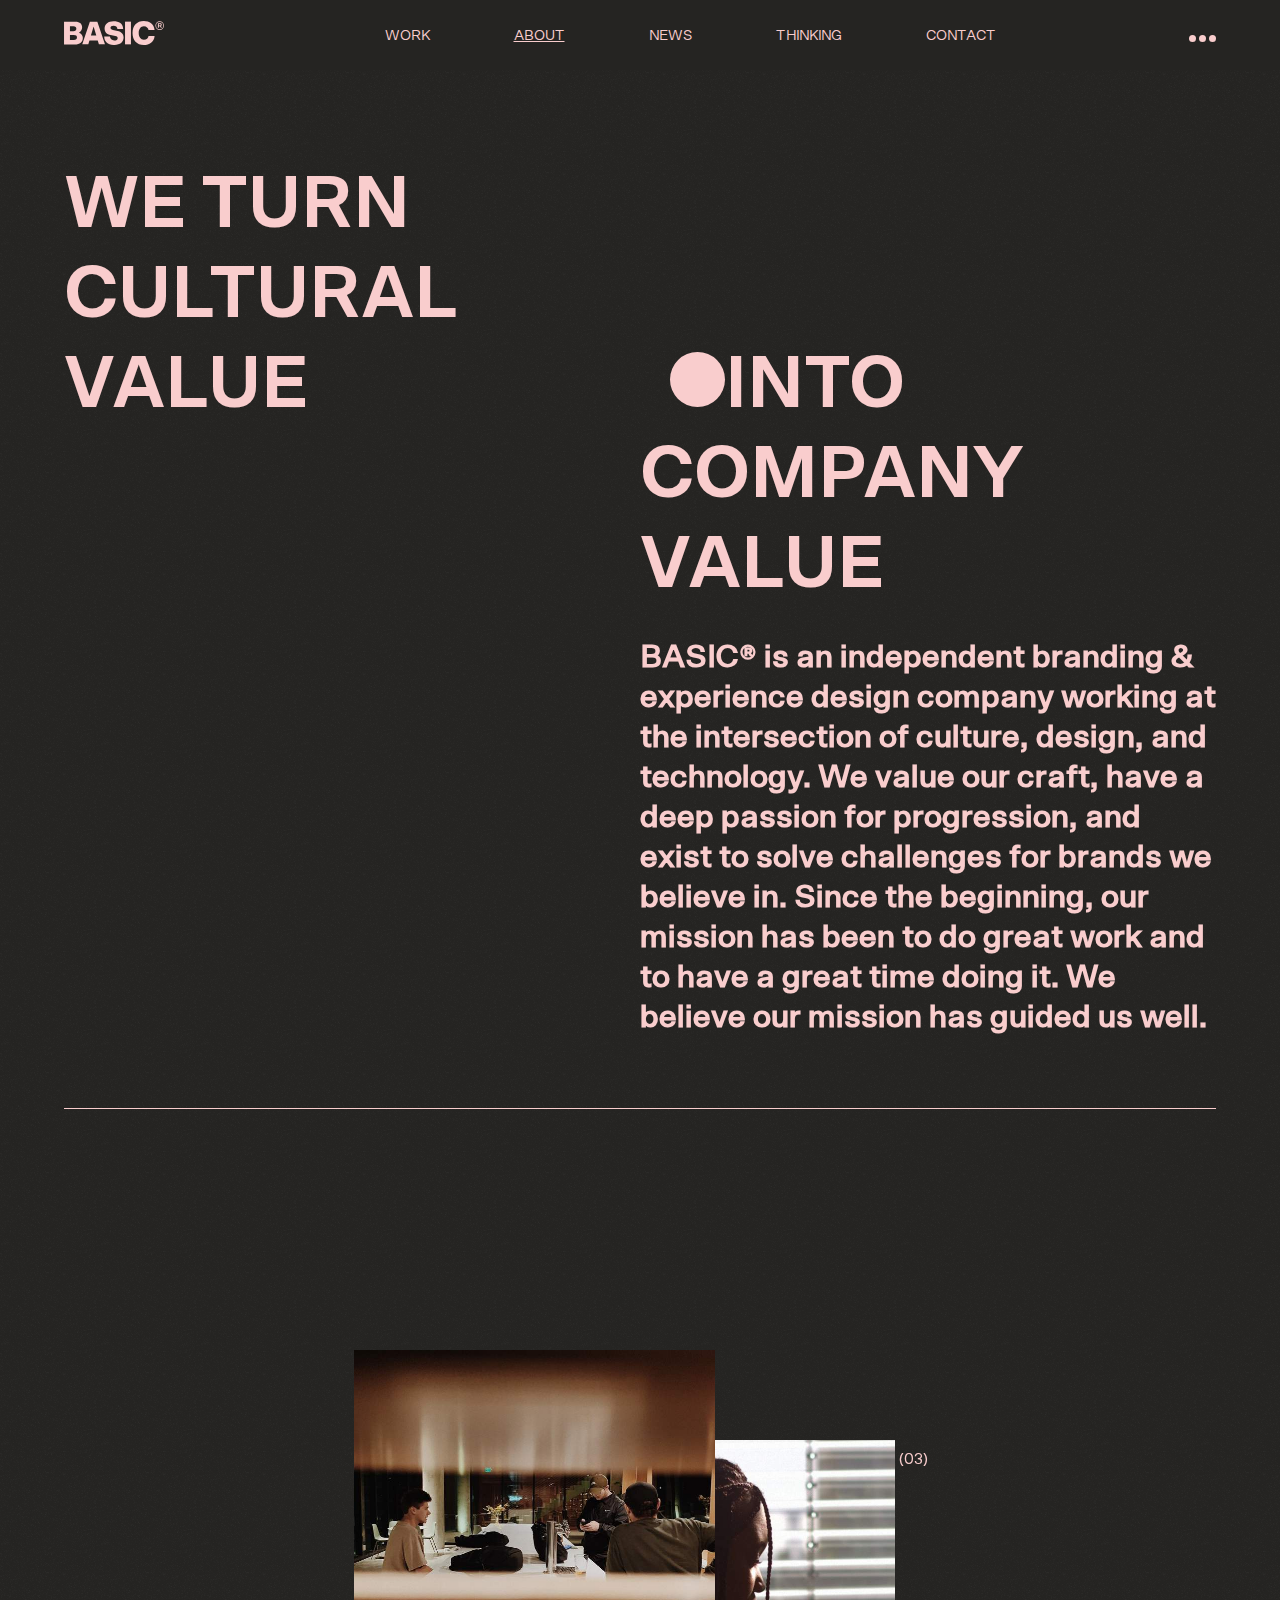
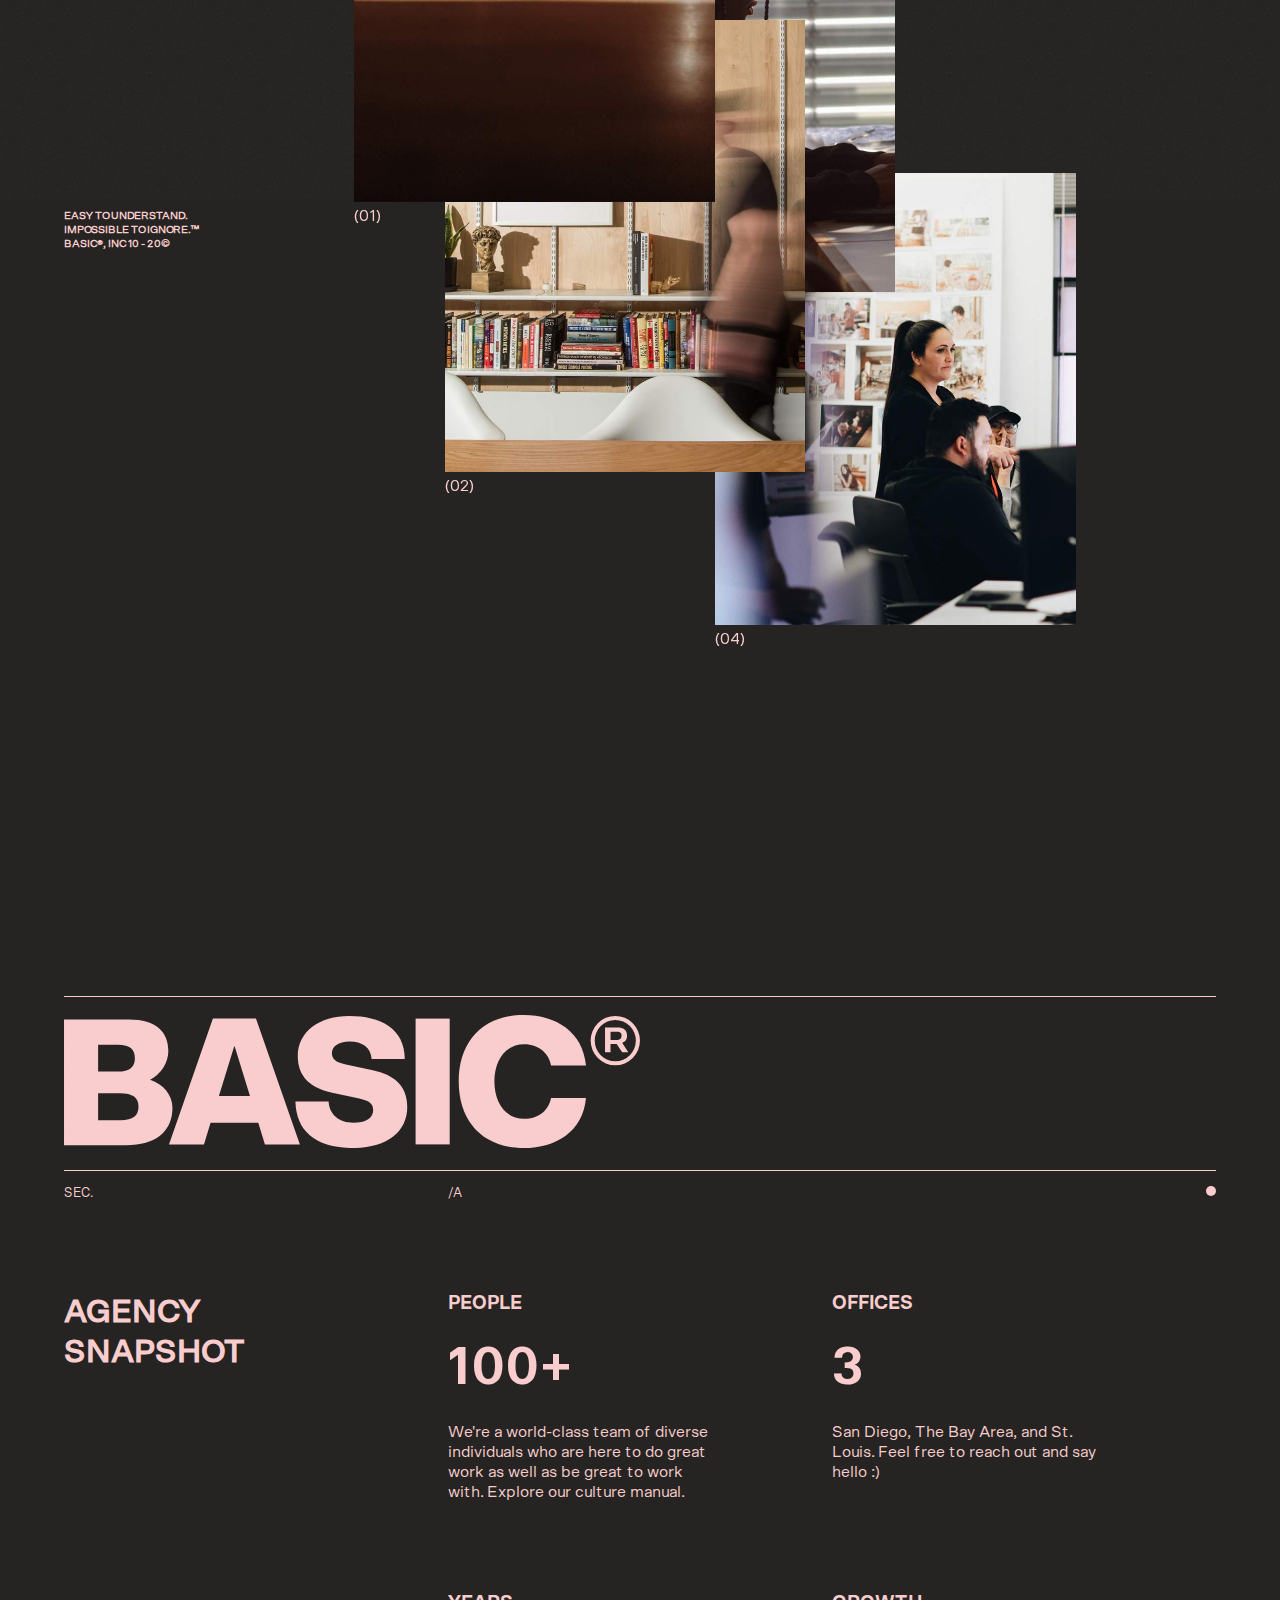
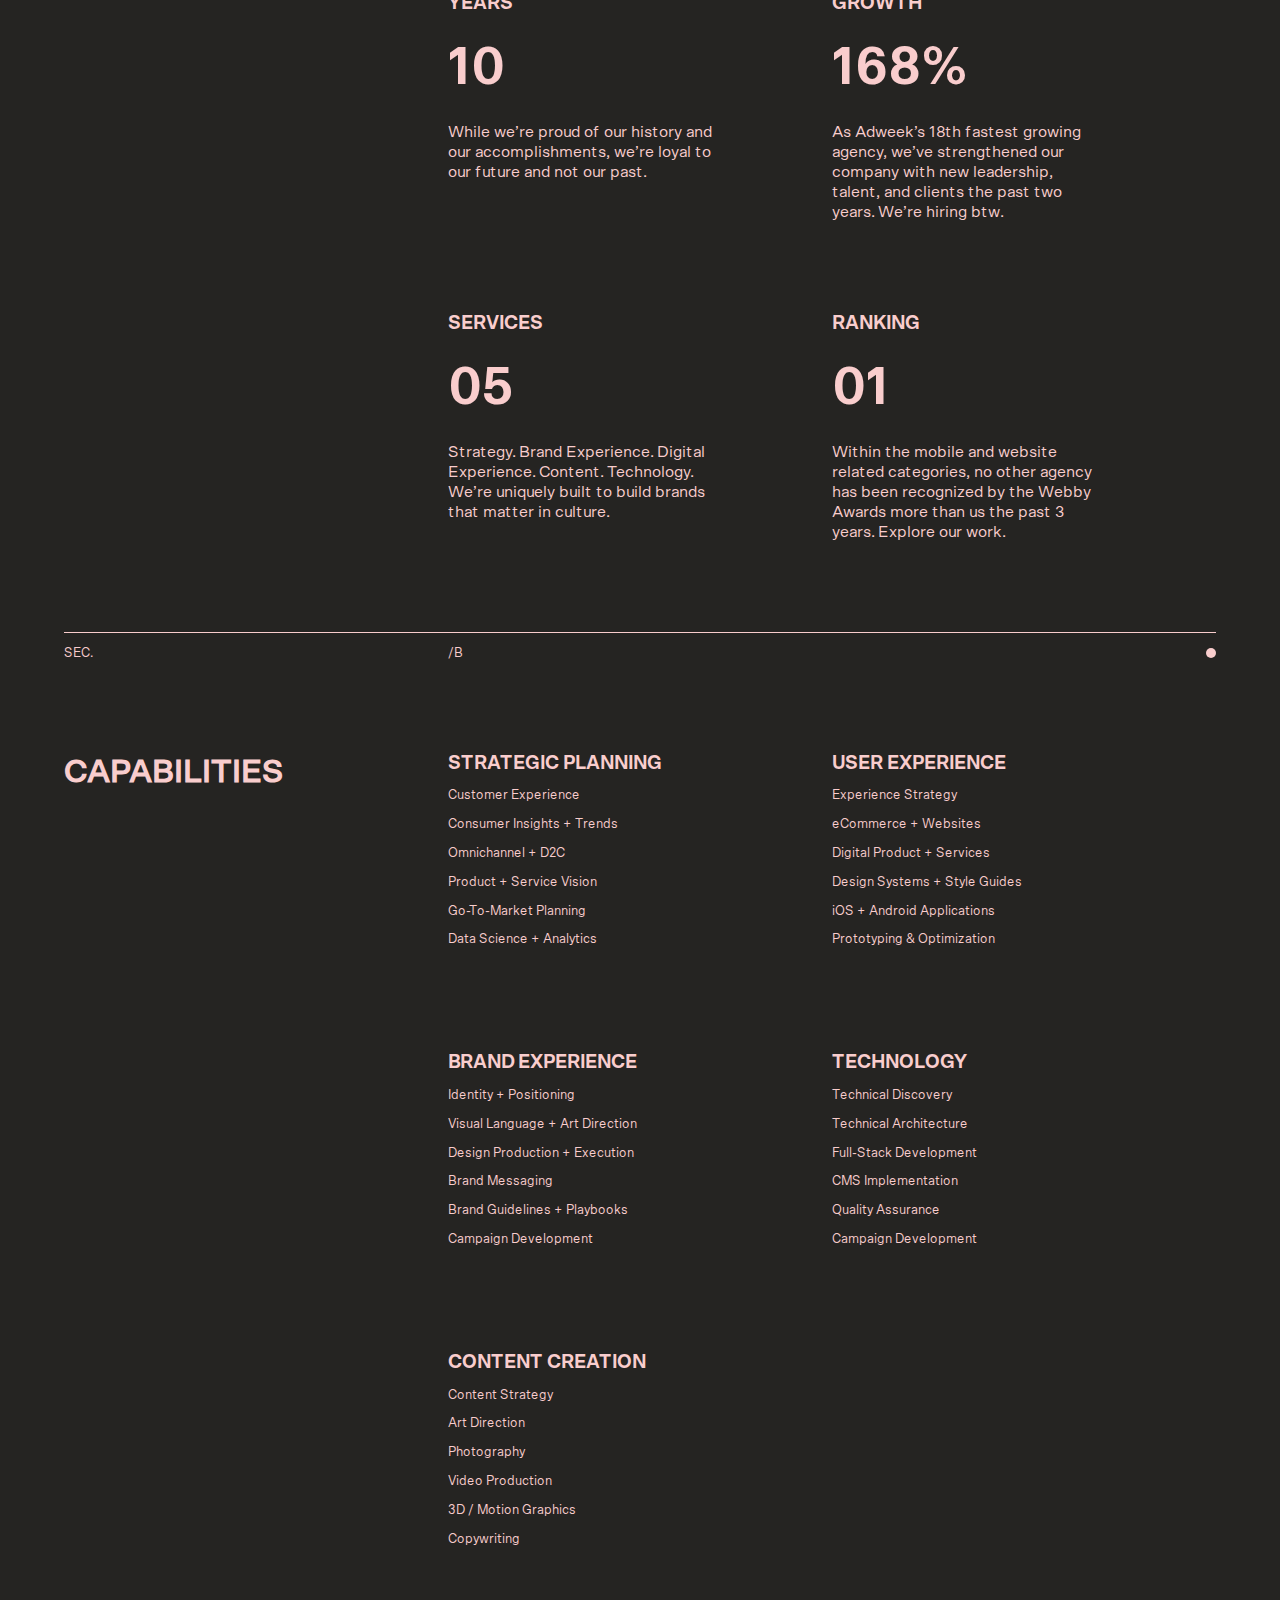
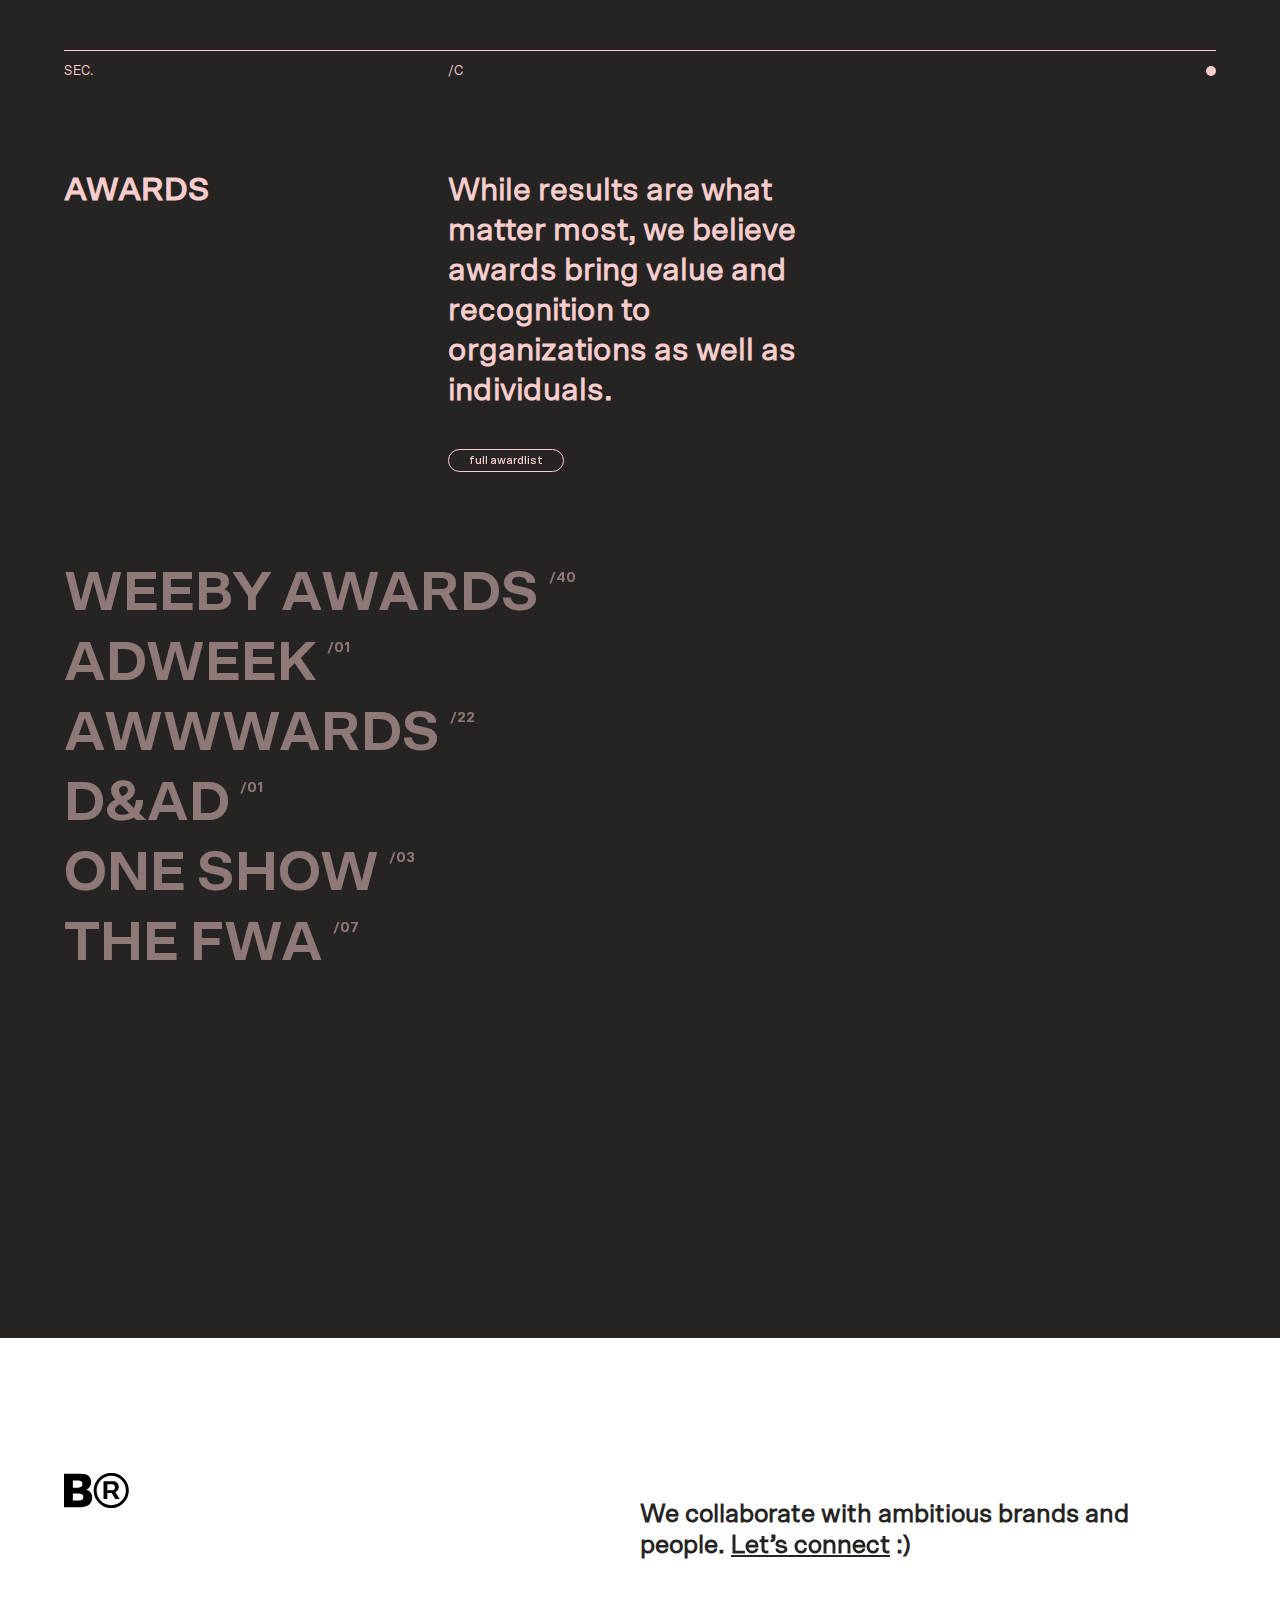
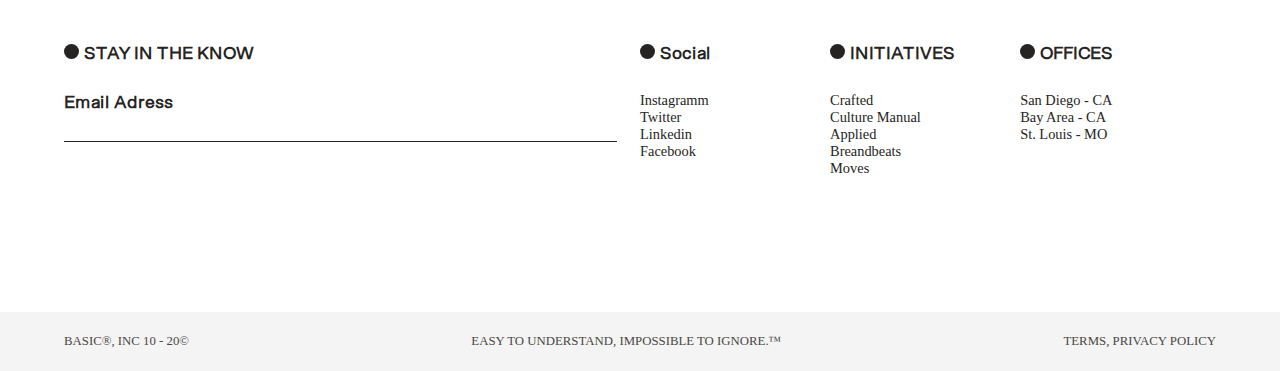
==== assets/html/about.html @ ec429b34 "mostly-done" ====
<!DOCTYPE html>
<html lang="en">

<head>
    <meta charset="UTF-8">
    <meta name="viewport" content="width=device-width, initial-scale=1.0">
    <title>About us</title>
    <link rel="stylesheet" href="../css/style.css">
</head>

<body>
    <header class="dark">
        <a href="../../index.html"><img src="../img/logo_pink.svg" alt="" class="logo"></a>
        <nav id="large-nav">
            <a href="work.html">WORK</a>
            <a href="about.html" class="active">ABOUT</a>
            <a href="news.html">NEWS</a>
            <a href="thinking.html">THINKING</a>
            <a href="#">CONTACT</a>
        </nav>
        <div id="hamburger">
            <div class="pink"></div>
            <div class="pink"></div>
            <div class="pink"></div>
        </div>
        <aside id="overlay">
            <p>(6) Internal Works ©2020 c/o BASIC®</p>
            <p>A collection of internal project and initiatives under the BASIC® brand.</p>
            <div id="close">
                <div></div>
                <div></div>
            </div>
            <div id="overlay-scroll">
                <div class="overlay-box">
                    <div></div>
                    <h3>Culture Manual® ©2018</h3>
                    <h4>Agency Culture & Onboarding</h4>
                    <p>To help strengthen our culture and attract world class talent, we created the Culture Manual – an online guide for new hires that differentiates the employee onboarding process and builds alignment for our collective future.</p>
                    <a href="#">VISIT THE SITE</a>
                    <h6>01</h6>
                </div>
                <div class="overlay-box">
                    <div></div>
                    <h3>Moves® ©2019</h3>
                    <h4>Our New HQ</h4>
                    <p>When we moved into our new HQ, we put together a site experience providing an in-depth look into the two-year process imagining, designing, and developing our new office we call home.</p>
                    <a href="#">VISIT THE SITE</a>
                    <h6>02</h6>
                </div>
                <div class="overlay-box">
                    <div></div>
                    <h3>Culture Manual® ©2018</h3>
                    <h4>Agency Culture & Onboarding</h4>
                    <p>To help strengthen our culture and attract world class talent, we created the Culture Manual – an online guide for new hires that differentiates the employee onboarding process and builds alignment for our collective future.</p>
                    <a href="#">VISIT THE SITE</a>
                    <h6>03</h6>
                </div>
                <div class="overlay-box">
                    <div></div>
                    <h3>Moves® ©2019</h3>
                    <h4>Our New HQ</h4>
                    <p>When we moved into our new HQ, we put together a site experience providing an in-depth look into the two-year process imagining, designing, and developing our new office we call home.</p>
                    <a href="#">VISIT THE SITE</a>
                    <h6>04</h6>
                </div>
                <div class="overlay-box">
                    <div></div>
                    <h3>Culture Manual® ©2018</h3>
                    <h4>Agency Culture & Onboarding</h4>
                    <p>To help strengthen our culture and attract world class talent, we created the Culture Manual – an online guide for new hires that differentiates the employee onboarding process and builds alignment for our collective future.</p>
                    <a href="#">VISIT THE SITE</a>
                    <h6>05</h6>
                </div>
            </div>
        </aside>
    </header>
    <section id="about-hero">
        <h1>WE TURN <span class="break"></span>CULTURAL <span class="break"></span>VALUE <span class="white-space"></span><span class="big-circle"></span>INTO</h1>
        <h1>COMPANY VALUE</h1>
        <div class="stupid-border">
            <div></div>
            <h2>BASIC® is an independent branding & experience design company working at the intersection of culture, design, and technology. We value our craft, have a deep passion for progression, and exist to solve challenges for brands we believe in. Since the beginning, our mission has been to do great work and to have a great time doing it. We believe our mission has guided us well.</h2>
        </div>
    </section>
    <section id="about-galery">
        <div class="galery-about">
            <h6>EASY TO UNDERSTAND. IMPOSSIBLE TO IGNORE.™ BASIC®, INC 10 - 20©</h6>
            <div>
                <figure>
                    <img src="../img/About-Gallery_3.jpg" alt="">
                    <figcaption>(01)</figcaption>
                </figure>
                <figure>
                    <img src="../img/About-Gallery_2.jpg" alt="">
                    <figcaption>(02)</figcaption>
                </figure>
                <figure>
                    <img src="../img/About-Gallery_4.jpg" alt="">
                    <figcaption>(03)</figcaption>
                </figure>
                <figure>
                    <img src="../img/About-Gallery_1.jpg" alt="">
                    <figcaption>(04)</figcaption>
                </figure>
            </div>
        </div>
    </section>
    <section id="snapshot">
        <img src="../img/logo_pink.svg" alt="">
        <div class="snapshot-grid">
            <p>SEC.</p>
            <p>/A</p>
            <p><span class="big-circle"></span></p>
            <h2 class="snapshot-header">AGENCY <span class="break"></span> SNAPSHOT</h2>
            <div>
                <h3>PEOPLE</h3>
                <h2>100+</h2>
                <p>We're a world-class team of diverse individuals who are here to do great work as well as be great to work with. Explore our culture manual.</p>
            </div>
            <div>
                <h3>OFFICES</h3>
                <h2>3</h2>
                <p>San Diego, The Bay Area, and St. Louis. Feel free to reach out and say hello :)</p>
            </div>
            <div></div>
            <div>
                <h3>YEARS</h3>
                <h2>10</h2>
                <p>While we’re proud of our history and our accomplishments, we’re loyal to our future and not our past.</p>
            </div>
            <div>
                <h3>GROWTH</h3>
                <h2>168%</h2>
                <p>As Adweek’s 18th fastest growing agency, we’ve strengthened our company with new leadership, talent, and clients the past two years. We’re hiring btw.</p>
            </div>
            <div></div>
            <div>
                <h3>SERVICES</h3>
                <h2>05</h2>
                <p>Strategy. Brand Experience. Digital Experience. Content. Technology. We’re uniquely built to build brands that matter in culture.</p>
            </div>
            <div>
                <h3>RANKING</h3>
                <h2>01</h2>
                <p>Within the mobile and website related categories, no other agency has been recognized by the Webby Awards more than us the past 3 years. Explore our work.</p>
            </div>
        </div>
    </section>
    <section id="capabilities">
        <div class="capabilities-grid">
            <p>SEC.</p>
            <p>/B</p>
            <p><span class="big-circle"></span></p>
            <h2 class="capabilities-header">CAPABILITIES</h2>
            <div>
                <h3>STRATEGIC PLANNING</h3>
                <p>Customer Experience</p>
                <p>Consumer Insights + Trends</p>
                <p>Omnichannel + D2C</p>
                <p>Product + Service Vision</p>
                <p>Go-To-Market Planning</p>
                <p>Data Science + Analytics</p>
            </div>
            <div>
                <h3>USER EXPERIENCE</h3>
                <p>Experience Strategy</p>
                <p>eCommerce + Websites</p>
                <p>Digital Product + Services</p>
                <p>Design Systems + Style Guides</p>
                <p>iOS + Android Applications</p>
                <p>Prototyping & Optimization</p>
            </div>
            <div></div>
            <div>
                <h3>BRAND EXPERIENCE</h3>
                <p>Identity + Positioning</p>
                <p>Visual Language + Art Direction</p>
                <p>Design Production + Execution</p>
                <p>Brand Messaging</p>
                <p>Brand Guidelines + Playbooks</p>
                <p>Campaign Development</p>
            </div>
            <div>
                <h3>TECHNOLOGY</h3>
                <p>Technical Discovery</p>
                <p>Technical Architecture</p>
                <p>Full-Stack Development</p>
                <p>CMS Implementation</p>
                <p>Quality Assurance</p>
                <p>Campaign Development</p>
            </div>
            <div></div>
            <div>
                <h3>CONTENT CREATION</h3>
                <p>Content Strategy</p>
                <p>Art Direction</p>
                <p>Photography</p>
                <p>Video Production</p>
                <p>3D / Motion Graphics</p>
                <p>Copywriting</p>
            </div>
        </div>
    </section>
    <section id="awards">
        <div class="awards-grid">
            <p>SEC.</p>
            <p>/C</p>
            <p><span class="big-circle"></span></p>
            <h2 class="awards-header">AWARDS</h2>
            <div>
                <h2>While results are what matter most, we believe awards bring value and recognition to organizations as well as individuals.</h2>
                <a href="#">full awardlist</a>
            </div>
        </div>
        <div class="awards-gallery">
            <h1 id="award1">WEEBY AWARDS <span class="power">/40</span></h1>
            <h1 id="award2">ADWEEK <span class="power">/01</span></h1>
            <h1 id="award3">AWWWARDS <span class="power">/22</span></h1>
            <h1 id="award4">D&AD <span class="power">/01</span></h1>
            <h1 id="award5">ONE SHOW <span class="power">/03</span></h1>
            <h1 id="award6">THE FWA <span class="power">/07</span></h1>
            <img src="../img/hover-1.jpg" alt="" id="awardImg1">
            <img src="../img/hover-2.jpg" alt="" id="awardImg2">
            <img src="../img/hover-3.jpg" alt="" id="awardImg3">
            <img src="../img/hover-4.jpg" alt="" id="awardImg4">
            <img src="../img/hover-5.jpg" alt="" id="awardImg5">
            <img src="../img/hover-6.jpg" alt="" id="awardImg6">
        </div>
    </section>
    <footer class="light">
        <div>
            <div class="b-logo">
                <div class="b-logo-image-black"></div>
            </div>
            <h3>We collaborate with ambitious brands and people. <a href="#">Let’s connect</a> :)</h3>
        </div>
        <div id="links">
            <div>
                <h4><div class="big-circle" class="dark"></div>STAY IN THE KNOW</h4>
                <h4>Email Adress</h4>
            </div>
            <div>
                <h4><div class="big-circle" class="dark"></div>Social</h4>
                <p>Instagramm</p>
                <p>Twitter</p>
                <p>Linkedin</p>
                <p>Facebook</p>
            </div>
            <div>
                <div><h4><div class="big-circle" class="dark"></div>INITIATIVES</h4></div>
                <p>Crafted</p>
                <p>Culture Manual</p>
                <p>Applied</p>
                <p>Breandbeats</p>
                <p>Moves</p>
            </div>
            <div>
                <div><h4><div class="big-circle" class="dark"></div>OFFICES</h4></div>
                <p>San Diego - CA</p>
                <p>Bay Area - CA</p>
                <p>St. Louis - MO</p>
            </div>
            
        </div>
    </footer>
    <article id="copyright-light">
        <p>BASIC®, INC 10 - 20©</p>
        <p>EASY TO UNDERSTAND, IMPOSSIBLE TO IGNORE.™</p>
        <p>TERMS, PRIVACY POLICY</p>
    </article>
    <script src="../js/main.js"></script>
</body>

</html>
---- assets/css/style.css ----
/* Farbe: #f4f4f4 / #252422 / #f9cdcd */
@font-face {
    font-family: scto-bold;
    src: url(../fonts/SctoGroteskA-Bold.woff2);
}
@font-face {
    font-family: scto-medium;
    src: url(../fonts/SctoGroteskA-Medium.woff2);
}
@font-face {
    font-family: scto-regular;
    src: url(../fonts/SctoGroteskA-Regular.woff2);
}
@keyframes noise {
    0%, 100% { transform:translate(0, 0) }
    10% { transform:translate(-5%, -10%) }
    20% { transform:translate(-10%, 5%) }
    30% { transform:translate(7%, -20%) }
    40% { transform:translate(-5%, 20%) }
    50% { transform:translate(-10%, 10%) }
    60% { transform:translate(15%, 0%) }
    70% { transform:translate(0%, 15%) }
    80% { transform:translate(3%, 30%) }
    90% { transform:translate(-10%, 10%) }
}
html{
    font-size: 16px;
    scroll-behavior: smooth;
}
body{
    margin: 0;
    color: #252422;
    overflow-x: hidden;
}
header{
    height: 70px;
    display: flex;
    justify-content: space-between;
    align-items: center;
    padding: 0 5%;
    position: relative;
    z-index: 3;
    padding: 0 5%;
}
.logo{
    width: 100px;
}
header nav a{
    text-decoration: none;
    color: #252422;
    margin: 0 40px;
    font-family: scto-regular;
    font-size: .9rem;
}
#large-nav a:hover{
    text-decoration: underline;
}
.active{
    text-decoration: underline;
}
#hamburger{
    position: relative;
    z-index: 5;
}
#hamburger div{
    width: 7px;
    height: 7px;
    background: #252422;
    position: absolute;
    border-radius: 50%;
}
#hamburger div:nth-of-type(1){
    right: 5%;
}
#hamburger div:nth-of-type(2){
    right: calc(5% + 10px);
}
#hamburger div:nth-of-type(3){
    right: calc(5% + 20px);
}
#overlay{
    position: absolute;
    height: 86vh;
    background: #252422;
    width: 90%;
    top: 0;
    right: -100%;
    color: #f9cdcd;
    padding: 5%;
    font-family: scto-medium;
    overflow-x: auto;
    overscroll-behavior-x: contain;
    scroll-snap-type: x mandatory;
    transition: right .5s;
}
#overlay>p{
    display: inline-block;
    margin-bottom: 4vh;
}
#overlay>p:nth-of-type(1){
    width: 12%;
    margin-right: 25%;
}
#overlay>p:nth-of-type(2){
    width: 31%;
    margin-right: 25%;
}
#close{
    position: relative;
    border: 2px solid #f4f4f4;
    border-radius: 50%;
    display: inline-block;
    width: 30px;
    height: 30px;
    z-index: 5;
}
#close div{
    background: #f4f4f4;
    width: 25px;
    height: 4px;
    position: absolute;
}
#close div:nth-of-type(1){
    transform: rotate(45deg) translate(11px,7px);
}
#close div:nth-of-type(2){
    transform: rotate(135deg) translate(8px,-11px);
}
#overlay-scroll{
    display: flex;
    height: 80%;
    width: 185%;
}
.overlay-box{
    width: 31%;
    height: 90%;
    padding: 0 1%;
    border-left: 1px solid #f9cdcd;
    position: relative;
}
.overlay-box div{
    width: 100%;
    height: 77%;
    transition: all .4s;
}
.overlay-box:nth-of-type(1) div{
    background: url(../img/selected-work1.jpg) center/cover no-repeat;
}
.overlay-box:nth-of-type(2) div{
    background: url(../img/selected-work2.jpg) center/cover no-repeat;
}
.overlay-box:nth-of-type(3) div{
    background: url(../img/selected-work3.jpg) center/cover no-repeat;
}
.overlay-box:nth-of-type(4) div{
    background: url(../img/selected-work4.jpg) center/cover no-repeat;
}
.overlay-box:nth-of-type(5) div{
    background: url(../img/selected-work5.jpg) center/cover no-repeat;
}
.overlay-box p{
    width: 100%;
    overflow: hidden;
    transition: all .4s;
    height: 0;
    font-family: scto-regular;
}
.overlay-box a{
    color: #f9cdcd;
    text-decoration: none;
    padding: 5px 0px;
    border: 1px solid #f9cdcd;
    border-radius: 30px;
    font-size: .8rem;
    width: 120px;
    display: block;
    margin: auto;
    text-align: center;
    transition: background .4s, color .2s;
}
.overlay-box a:hover{
    background: #f9cdcd;
    color: #252422;
}
.overlay-box:hover>p{
    height: 80px;
}
.overlay-box:hover>div{
    height: 65%;
}
.overlay-box h6{
    position: absolute;
    left: -1px;
}
#hero {
    padding: 10vh 5% 25vh;
    position: relative;
    z-index: 2;
    border-bottom: 1px solid #252422;
}
#hero::after{
    animation: noise 8s steps(10) infinite;
    background-image: url(../img/base.png);
    content: "";
    height: 300%;
    left: -50%;
    opacity: .5;
    position: fixed;
    top: -100%;
    width: 300%;
    z-index: -1;
}
#hero h1{
    font-size: 4.5rem;
    margin: 0;
    font-family: scto-bold;
}
#hero h1:nth-of-type(2){
    text-align: right;
    position: relative;
}
.big-circle{
    background: #252422;
    width: 55px;
    height: 55px;
    border-radius: 50%;
    display: inline-block;
}
.break{
    display: block;
}
.bold{
    font-family: scto-bold;
}
video{
    width: 100%;
    padding-bottom: 20px;
    border-bottom: 1px solid #252422;
}
h4{
    font-family: scto-regular;
    font-size: .9rem;
    margin: 10px 0;
}
#hero>div{
    display: flex;
}
.text{
    width: 50%;
}
h2{
    font-family: scto-medium;
    font-size: 2rem;
}
.text h2{
    margin-bottom: 40px;
}
.text a{
    font-family: scto-medium;
    text-decoration: none;
    font-size: 0.8rem;
    color: #252422;
    border: 1px solid #252422;
    border-radius: 40px;
    padding: 5px 20px;
    transition: background .4s, color .2s;
}
.text a:hover{
    background: #252422;
    color: #f4f4f4;
}
.image{
    width: 50%;
    display: flex;
    justify-content: flex-end;
    align-items: flex-start;
}
.image img{
    width: 40%;
}
#featured{
    overflow-x: auto;
    overscroll-behavior-x: contain;
    /* scroll-snap-type: x mandatory; */
    position: relative;
    z-index: 2;
    padding: 20vh 0 0;
}
#featured h2 {
    margin: 0 0 0 5.5%;
}
.scroll-box{
    width: 150vw;
    margin-top: 20vh;
    display: flex;
}
.company-box{
    margin: 0 5vw 10vh;
    width: 30%;
    scroll-snap-align: start;
}
.company{
    height: 50px;
    margin-bottom: 15px;
}
.scroll-box div:last-of-type img{
    height: 35px;
}
.line{
    width: 30px;
    height: 10vh;
    border-top: 2px solid #252422;
}
.company-box p:nth-of-type(1){
    border-bottom: 1px solid #252422;
    padding-bottom: 20px;
}
#connect{
    background: #252422;
    color: #f9cdcd;
    padding: 15vh 5%;
    display: flex;
    position: relative;
}
.connect-text{
    width: 50%;
    padding-right: 10%;
}
#connect h1{
    font-size: 4rem;
    margin: 0;
}
#connect .big-circle{
    background: #f9cdcd;
    width: 45px;
    height: 45px;
    margin-right: 5px;
}
#connect p{
    font-family: scto-regular;
    font-size: 0.9rem;
    margin: 20px 0 10vh;
}
#connect a{
    position: relative;
    z-index: 2;
    font-family: scto-medium;
    text-decoration: none;
    font-size: 0.8rem;
    color: #f9cdcd;
    border: 1px solid #f9cdcd;
    border-radius: 40px;
    padding: 5px 20px;
    transition: background .4s, color .2s;
}
#connect a:hover{
    background: #f9cdcd;
    color: #252422;
}
#connect video{
    width: 40%;
}
#news{
    background: #252422;
    color: #f9cdcd;
    padding: 5vh 5%;
}
#news h2{
    margin: 0;
}
.news-box{
    border-top: 1px solid #f9cdcd;
    padding-top: 3vh;
    margin-top: 6vh;
    display: flex;

}
.featured-news-image{
    width: 25%;
    position: relative;
    z-index: 2;
    margin-right: 1%;
}
.news-box:nth-of-type(1) .featured-news-image{
    background: url(../img/Adweek.jpg) center/cover no-repeat;
}
.news-box:nth-of-type(2) .featured-news-image{
    background: url(../img/brand.jpg) center/cover no-repeat;
}
.news-box:nth-of-type(3) .featured-news-image{
    background: url(../img/Furrion-Partnership.jpg) center/cover no-repeat;
}
.news-text{
    height: 30vh;
    width: 40%;
    display: flex;
    justify-content: space-between;
    flex-direction: column;
}
.news-text h2{
    font-family: scto-regular;
}
.news-text p{
    margin: 0;
    font-size: 0.9rem;
}
.divider{
    display: inline-block;
    width: 3%;
}
.news-arrow{
    width: 35%;
    display: flex;
    justify-content: flex-end;
    position: relative;
}
.arrow{
    background: url(../img/arrow.svg) center/contain no-repeat;
    width: 10%;
    height: 5vh;
}
footer{
    background: #252422;
    color: #f4f4f4;
    padding: 15vh 5% 0;
}
footer>div{
    display: flex;
}
.b-logo{
    width: 50%;
    margin-bottom: 15vh;
}
.b-logo-image{
    background: url(../img/footer-logo.svg) center/contain no-repeat;
    height: 50px;
    width: 50px;
}
footer h3{
    font-family: scto-regular;
    width: 50%;
    font-size: 1.6rem;
}
footer h3 a{
    color: #f4f4f4;
    position: relative;
    z-index: 2;
}
#links{
    padding-bottom: 15vh;
}
#links>div:nth-of-type(1){
    width: 48%;
    padding-right: 2%;
}
footer h4{
    font-size: 1.1rem;
    padding-bottom: 3vh;
    margin: 0;
}
footer h4:nth-of-type(2){
    border-bottom: 1px solid #f4f4f4;
}
footer .big-circle{
    background: #f4f4f4;
    height: 15px;
    width: 15px;
    margin-right: 5px;
}
#links>div:not(:nth-of-type(1)){
    width: 16.5%;
}
footer p{
    font-size: 0.9rem;
    margin: 0;
}
#copyright{
    display: flex;
    justify-content: space-between;
    padding: 1vh 5%;
    background: #1f1e1c
}
#copyright p{
    font-size: 0.8rem;
    color: #494742;
}
#work-hero {
    padding: 10vh 5% 10vh;
    position: relative;
    z-index: 2;
}
#work-hero::after{
    animation: noise 8s steps(10) infinite;
    background-image: url(../img/base.png);
    content: "";
    height: 300%;
    left: -50%;
    opacity: .5;
    position: fixed;
    top: -100%;
    width: 300%;
    z-index: -1;
}
#work-hero h1{
    width: 45%;
    font-size: 4.5rem;
    margin: 0 0 20vh 0;
    font-family: scto-bold;
}
#work-hero p{
    width: 25%;
    margin-left: 75%;
}
#work-grid{
    padding: 10vh 5% 10vh;
}
#work-grid p{
    font-family: scto-regular;
}
#work-grid h3{
    font-family: scto-bold;
    font-size: 1.4rem;    
}
.border-top{
    display: grid;
    grid-template-columns: 1fr 1fr 1fr;
    border-top: 1px solid #252422;
    padding: 2vh 0; 
}
.big-work{
    border-right: 1px solid #252422;
    padding: 0 5% 0 0;
    height: 695px;
}
.big-work h4{
    margin-bottom: 20vh;
}
.big-work p {
    margin-bottom: 5vh;
}
.big-work a{
    font-family: scto-regular;
    font-size: 0.8rem;
    text-decoration: none;
    color: #252422;
    border: 1px solid #252422;
    padding: 8px 30px;
    border-radius: 25px;
    transition: background .4s, color .2s;
    position: relative;
    z-index: 2;
}
.big-work a:hover{
    background: #252422;
    color: #f4f4f4;
}
.small-works{
    padding-left: 3%;
}
.works-img{
    height: 74%;
}
.works-img video{
    margin: 0;
    padding: 0;
    width: 100%;
    border: none;
}
.small-works p{
    font-size: 0.9rem;
    width: 50%;
}
.border-top:nth-of-type(1) .small-works:nth-of-type(3) .works-img{
    background: url(../img/Beats.jpg) center/cover no-repeat;
}
.border-top:nth-of-type(2) .small-works:nth-of-type(2) .works-img{
    background: url(../img/Fender.jpg) center/cover no-repeat;
}
.border-top:nth-of-type(2) .small-works:nth-of-type(3) .works-img{
    background: url(../img/AMEX.jpg) center/cover no-repeat;
}
.border-top:nth-of-type(3) .small-works:nth-of-type(2) .works-img{
    background: url(../img/Riot.jpg) center/cover no-repeat;
}
.border-top:nth-of-type(3) .small-works:nth-of-type(3) .works-img{
    background: url(../img/Softbank.jpg) center/cover no-repeat;
}
.border-top:nth-of-type(4) .small-works:nth-of-type(2) .works-img{
    background: url(../img/NERD.jpg) center/cover no-repeat;
}
.border-top:nth-of-type(4) .small-works:nth-of-type(3) .works-img{
    background: url(../img/Beats.jpg) center/cover no-repeat;
}
.dark{
    background: #252422;
}
.light{
    background: none;
    color: #252422;
}
#hamburger .pink{
    background: #f9cdcd;
}
.light>div>h3>a{
    color: #252422;
}
.light .big-circle{
    background: #252422;
}
#copyright-light{
    display: flex;
    justify-content: space-between;
    padding: 1vh 5%;
    background: #f4f4f4
}
#copyright-light p{
    font-size: 0.8rem;
    color: #494742;
}
.light #links div:nth-of-type(1) h4:nth-of-type(2){
    border-bottom: 1px solid #252422;
}
.dark #large-nav a{
    color: #f9cdcd;
}
.b-logo-image-black{
    background: url(../img/branding-img.svg) center/cover no-repeat;
    height: 35px;
    width:65px;
}
#about-hero {
    background: #252422;
    color: #f9cdcd;
    padding: 10vh 5% 10vh;
    position: relative;
    z-index: 2;
}
#about-hero::after{
    animation: noise 8s steps(10) infinite;
    background-image: url(../img/base.png);
    content: "";
    height: 300%;
    left: -50%;
    opacity: .5;
    position: fixed;
    top: -100%;
    width: 300%;
    z-index: -1;
}
.stupid-border{
    padding-bottom: 5vh;
    border-bottom: 1px solid #f9cdcd;
}
.stupid-border h2{
    margin-left: 50%;
    width: 50%;
}
#about-hero h1{
    font-size: 4.5rem;
    font-family: scto-bold;
    margin: 0;
}
#about-hero h1 .white-space{
    display: inline-block;
    width: 30%;
}
#about-hero h1 .big-circle{
    background: #f9cdcd;
}
#about-hero h1:nth-of-type(2){
    margin-left: 50%;
    width: 40%;
}
.galery-about{
    border-bottom: 1px solid #f9cdcd;
    padding: 5vh 0;
    display: flex;
}
.galery-about div{
    width: 50%;
}
.galery-about h2{
    width: 50%;
    font-family: scto-regular;
}
#about-galery{
    background: #252422;
    color: #f9cdcd;
    padding: 10vh 5% 2vh;
}
#about-galery h6{
    width: 12%;
    margin-right: 10%;
    padding: 50vh 0 75vh;
    font-family: scto-regular;
}
#about-galery .galery-about div{
    width: 80%;
    position: relative;
}
figure{
    position: absolute;
    width: 40%;
}
figure img{
    width: 100%;
}
figcaption{
    font-family: scto-regular;
}
figure:nth-of-type(1){
    z-index: 9;
}
figure:nth-of-type(2){
    top: 30vh;
    left: 10%;
    z-index: 8;
}
figure:nth-of-type(3){
    top: 10vh;
    left: 20%;
    z-index: 7;
}
figure:nth-of-type(3) figcaption{
    position: absolute;
    top: 1vh;
    left: 101%;
}
figure:nth-of-type(4){
    top: 47vh;
    left: 40%;
    z-index: 6;
}
figure:nth-of-type(1):hover{
    z-index: 10;
}
figure:nth-of-type(2):hover{
    z-index: 10;
}
figure:nth-of-type(3):hover{
    z-index: 10;
}
figure:nth-of-type(4):hover{
    z-index: 10;
}
#snapshot{
    background: #252422;
    padding: 0 5%;
}
#snapshot p{
    font-family: scto-regular;
    margin: 0 0 10vh 0;
}
#snapshot h2:not(.snapshot-header){
    font-family: scto-bold;
    font-size: 3.3rem;
    margin: 20px 0;
}
.snapshot-header{
    margin: 0; 
}
#snapshot h3{
    font-family: scto-bold;
    margin: 0;
}
#snapshot img{
    width: 50%;
    padding-bottom: 2vh;
    margin: 0;
}
.snapshot-grid{
    border-top: 1px solid #f9cdcd;
    color: #f9cdcd;
    position: relative;
    display: grid;
    grid-template-columns: 1fr 1fr 1fr;
}
.snapshot-grid .big-circle{
    background: #f9cdcd;
    width: 10px;
    height: 10px;
    position: absolute;
    top: 15px;
    right: 0;
}
.snapshot-grid>p{
    font-size: 0.8rem;
    padding-top: 15px;
}
.snapshot-grid div>p{
    width: 70%;
}
#capabilities{
    background: #252422;
    padding: 0 5%;
}
#capabilities p{
    font-family: scto-regular;
    font-size: 0.8rem;
}
.capabilities-header{
    margin: 0; 
}
#capabilities h3{
    font-family: scto-bold;
    margin: 0;
}
.capabilities-grid{
    border-top: 1px solid #f9cdcd;
    color: #f9cdcd;
    position: relative;
    display: grid;
    grid-template-columns: 1fr 1fr 1fr;
}
.capabilities-grid .big-circle{
    background: #f9cdcd;
    width: 10px;
    height: 10px;
    position: absolute;
    top: 15px;
    right: 0;
}
.capabilities-grid>p{
    font-size: 0.8rem;
    margin-bottom: 10vh;
}
.capabilities-grid div{
    margin-bottom: 10vh;
}
#awards{
    background: #252422;
    padding: 0 5%;
}
#awards p{
    font-family: scto-regular;
    font-size: 0.8rem;
}
#awards h2:not(.awards-header){
    font-family: scto-regular;
    font-size: 2rem;
    margin: 0 0 40px 0;
}
.awards-header{
    margin: 0; 
}
#awards h3{
    font-family: scto-bold;
    margin: 0;
}
.awards-grid{
    border-top: 1px solid #f9cdcd;
    color: #f9cdcd;
    position: relative;
    display: grid;
    grid-template-columns: 1fr 1fr 1fr;
}
.awards-grid .big-circle{
    background: #f9cdcd;
    width: 10px;
    height: 10px;
    position: absolute;
    top: 15px;
    right: 0;
}
.awards-grid>p{
    font-size: 0.8rem;
    margin-bottom: 10vh;
}
.awards-grid div{
    margin-bottom: 10vh;
}
#awards a{
    font-family: scto-medium;
    text-decoration: none;
    color: #f9cdcd;
    font-size: 0.7rem;
    border: 1px solid #f9cdcd;
    border-radius: 20px;
    padding: 5px 20px;
    transition: background .4s, color .2s;
    position: relative;
    z-index: 3;
}
#awards a:hover{
    background: #f9cdcd;
    color: #252422;
}
.awards-gallery{
    position: relative;
    padding-bottom: 40vh;
}
.awards-gallery h1{
    color: #f9cdcd;
    font-family: scto-bold;
    font-size: 3.5rem;
    margin: 0;
    opacity: .5;
    position: relative;
    z-index: 3;
    width: 50%;
}
.power{
    font-size: 0.9rem;
    position: absolute;
    top: 10px;
    padding-left: 10px;
}
.awards-gallery img{
    width: 30%;
    position: absolute;
    display: none;
}
.awards-gallery img:nth-of-type(1){
    top: -30vh;
    left: 67%;
}
.awards-gallery img:nth-of-type(2){
    top: -20vh;
    left: 67%;
}
.awards-gallery img:nth-of-type(3){
    top: -10vh;
    left: 67%;
}
.awards-gallery img:nth-of-type(4){
    top: 0vh;
    left: 67%;
}
.awards-gallery img:nth-of-type(5){
    top: 10vh;
    left: 67%;
}
.awards-gallery img:nth-of-type(6){
    top: 20vh;
    left: 67%;
}
#news-hero {
    padding: 15vh 5% 0vh;
    position: relative;
    z-index: 2;
}
#news-hero::after{
    animation: noise 8s steps(10) infinite;
    background-image: url(../img/base.png);
    content: "";
    height: 300%;
    left: -50%;
    opacity: .5;
    position: fixed;
    top: -100%;
    width: 300%;
    z-index: -1;
}
#news-hero h1{
    width: 45%;
    font-size: 4.5rem;
    margin: 0 0 20vh 0;
    font-family: scto-bold;
}
#news-hero .big-circle{
    position: absolute;
    right: 5%;
    top: 30%;
}
#news-grid{
    padding: 1vh 5% 15vh;
}
#news-grid h2{
    margin: 0;
}
.news-box{
    border-top: 1px solid #252422;
    padding-top: 3vh;
    margin-top: 6vh;
    display: flex;

}
.news-image{
    width: 25%;
    position: relative;
    z-index: 2;
    margin-right: 1%;
}
.news-box:nth-of-type(1) .news-image{
    background: url(../img/news1.jpg) center/cover no-repeat;
}
.news-box:nth-of-type(2) .news-image{
    background: url(../img/news2.jpg) center/cover no-repeat;
}
.news-box:nth-of-type(3) .news-image{
    background: url(../img/news3.jpg) center/cover no-repeat;
}
.news-box:nth-of-type(4) .news-image{
    background: url(../img/Adweek.jpg) center/cover no-repeat;
}
.news-box:nth-of-type(5) .news-image{
    background: url(../img/Furrion-Partnership.jpg) center/cover no-repeat;
}
.news-text{
    height: 30vh;
    width: 40%;
    display: flex;
    justify-content: space-between;
    flex-direction: column;
}
.news-text h2{
    font-family: scto-regular;
}
.news-text p{
    margin: 0;
    font-size: 0.9rem;
}
.divider{
    display: inline-block;
    width: 3%;
}
.news-arrow{
    width: 35%;
    display: flex;
    justify-content: flex-end;
    position: relative;
}
.arrow-dark{
    background: url(../img/arrow-black.svg) center/contain no-repeat;
    width: 10%;
    height: 5vh;
}
#thinking-hero {
    background: #252422;
    color: #f9cdcd;
    padding: 20vh 5% 20vh;
    position: relative;
    z-index: 2;
}
#thinking-hero::after{
    animation: noise 8s steps(10) infinite;
    background-image: url(../img/base.png);
    content: "";
    height: 300%;
    left: -50%;
    opacity: .5;
    position: fixed;
    top: -100%;
    width: 300%;
    z-index: -1;
}
#thinking-hero h1{
    font-size: 4.5rem;
    font-family: scto-bold;
    margin: 0;
}
#thinking-hero .big-circle{
    position: absolute;
    right: 5%;
    top: 22%;
    background: #f9cdcd;
}
#thinking-hero-grid{
    display: flex;
    width: 65%;
    margin-top: 15vh;
}
.thinking-hero-box{
    padding-right: 5%;
}
#thinking-hero h3{
    font-family: scto-bold;
    font-size: 1.5rem;
}
#thinking-hero p{
    font-family: scto-regular;
    line-height: 25px;
}
#thinking-grid{
    padding: 1vh 5% 15vh;
    background: #252422;
    color: #f9cdcd;
}
#thinking-grid h2{
    margin: 0;
}
#thinking-grid .news-box{
    border-top: 1px solid #f9cdcd;
}
#thinking-grid .news-text{
    height: 52vh;
}
#thinking-grid .news-image{
    width: 30%;
}
#thinking-grid .news-box:nth-of-type(1) .news-image{
    background: url(../img/think1.jpg) center/cover no-repeat;
}
#thinking-grid .news-box:nth-of-type(2) .news-image{
    background: url(../img/think2.jpg) center/cover no-repeat;
}
#thinking-grid .news-box:nth-of-type(3) .news-image{
    background: url(../img/think3.jpg) center/cover no-repeat;
}
#thinking-grid .news-box:nth-of-type(4) .news-image{
    background: url(../img/think4.jpg) center/cover no-repeat;
}
#thinking-grid .news-box:nth-of-type(5) .news-image{
    background: url(../img/think6.jpg) center/cover no-repeat;
}
#thinking-grid .news-box:nth-of-type(6) .news-image{
    background: url(../img/think5.jpg) center/cover no-repeat;
}
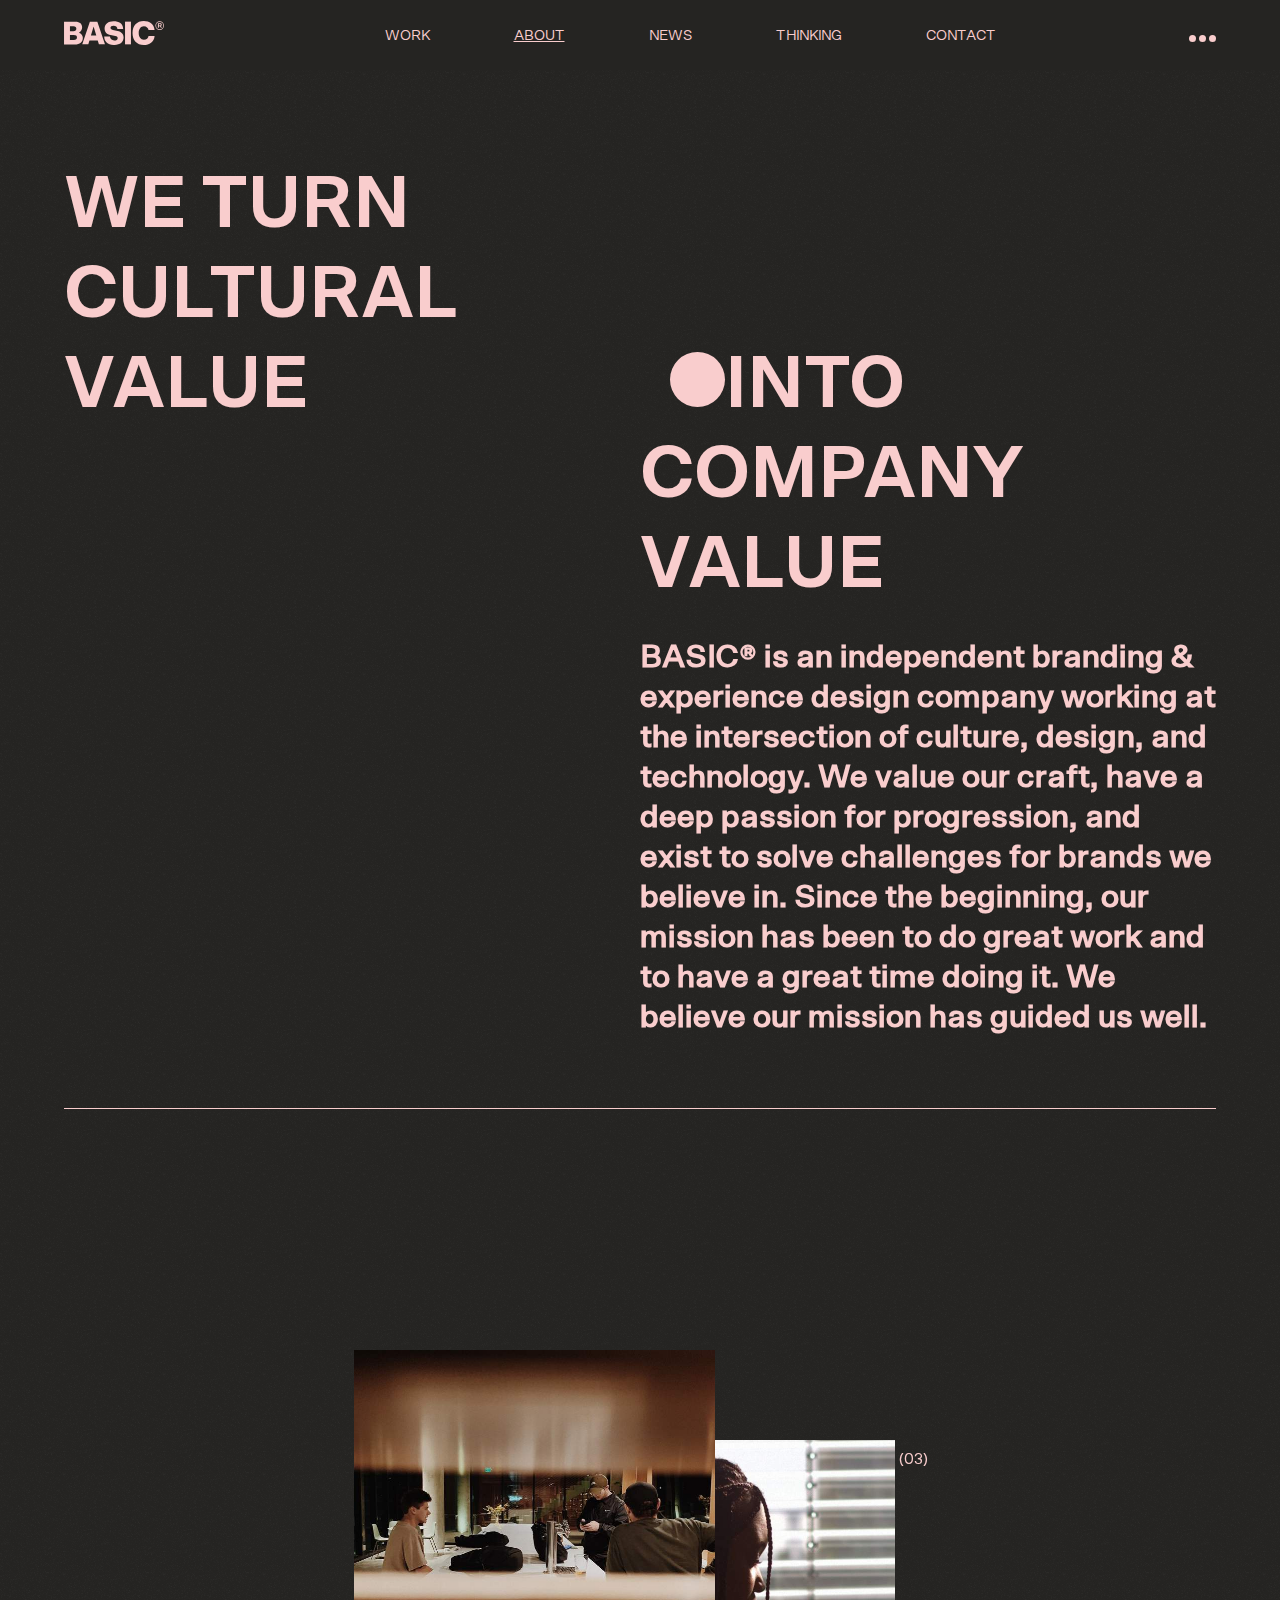
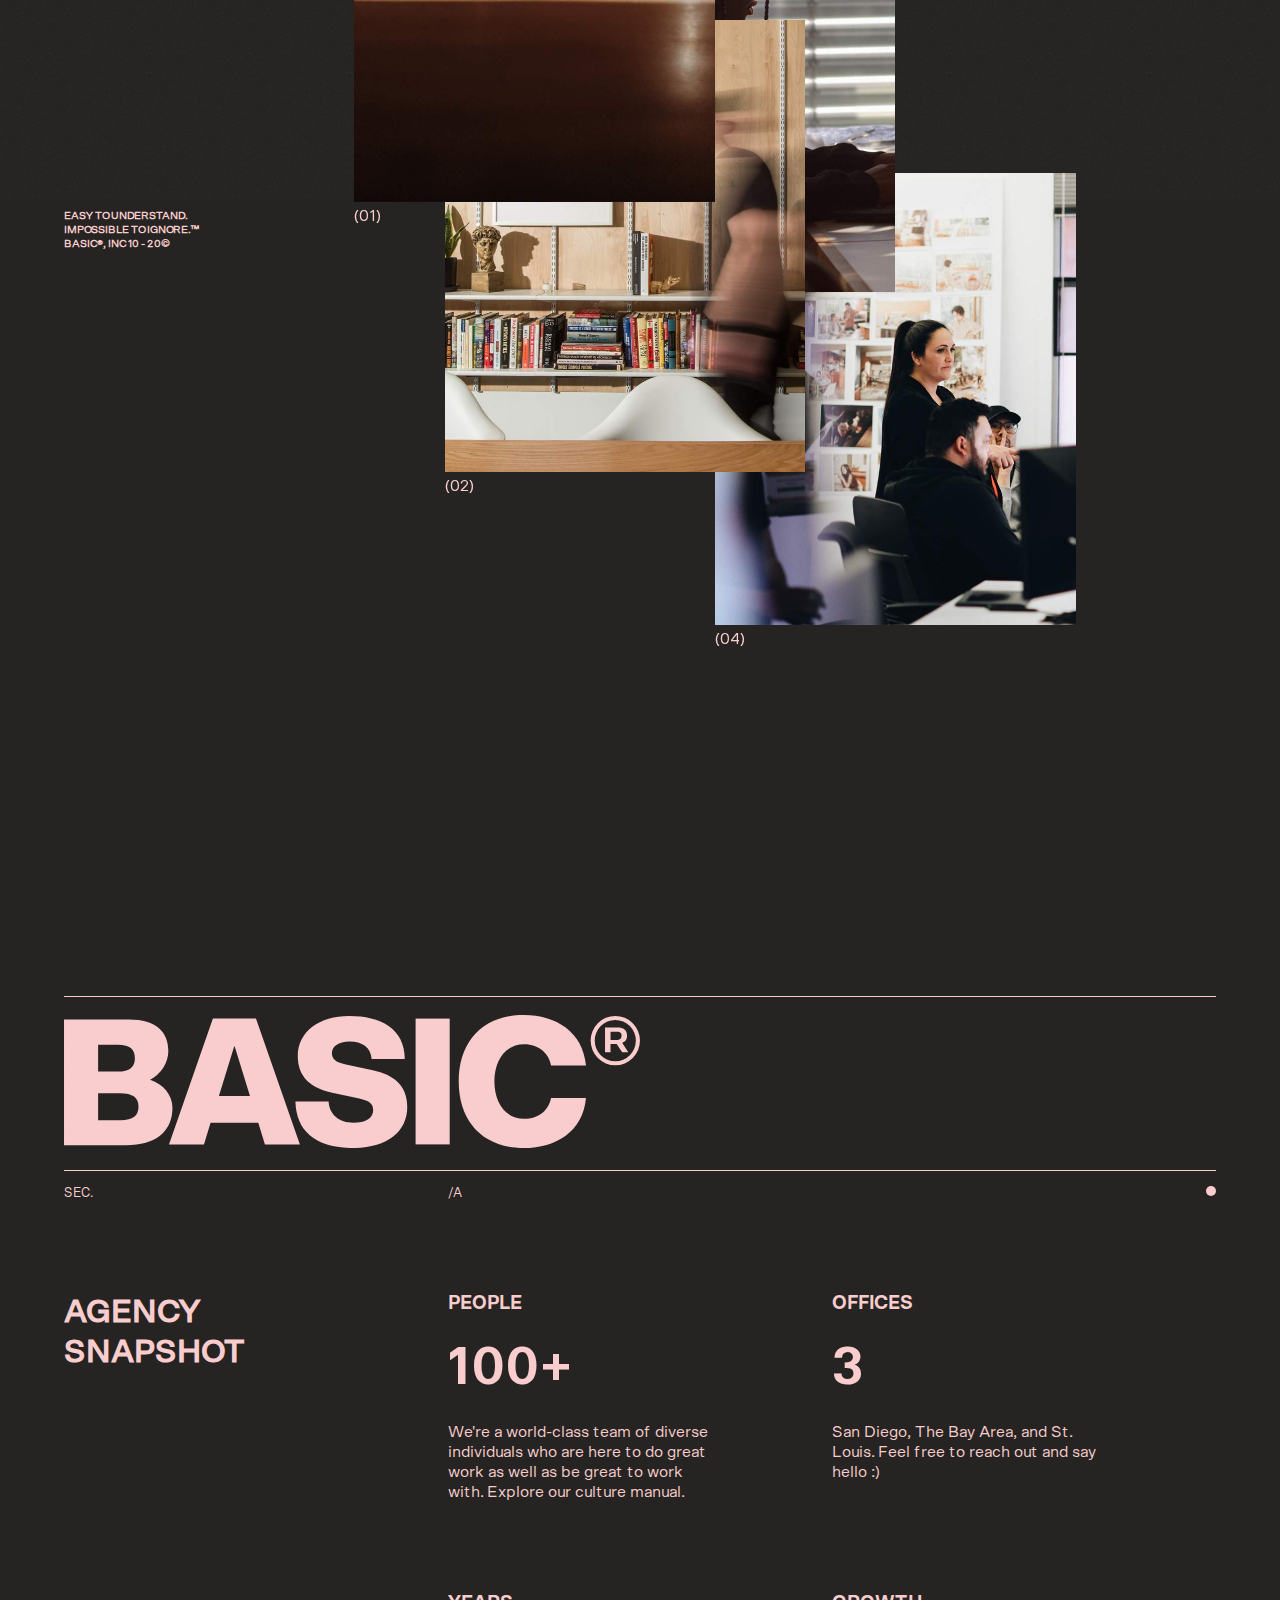
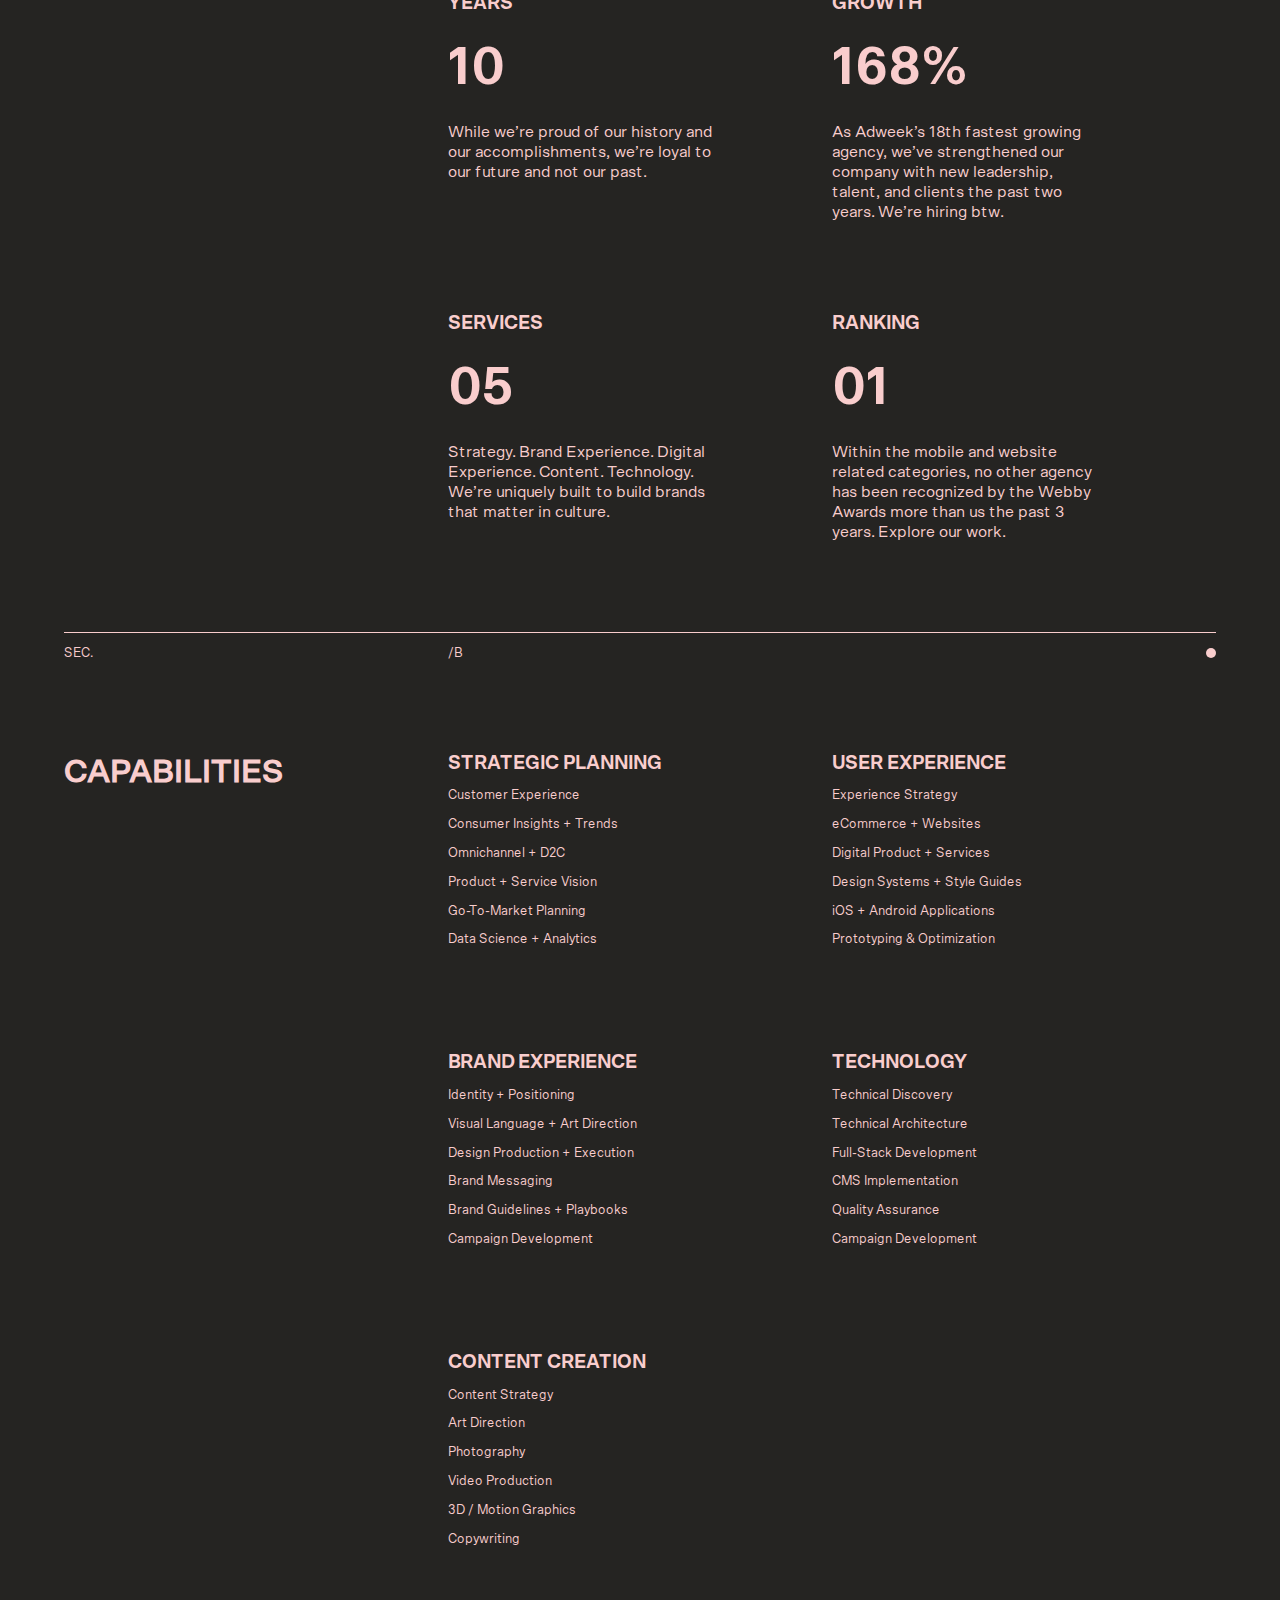
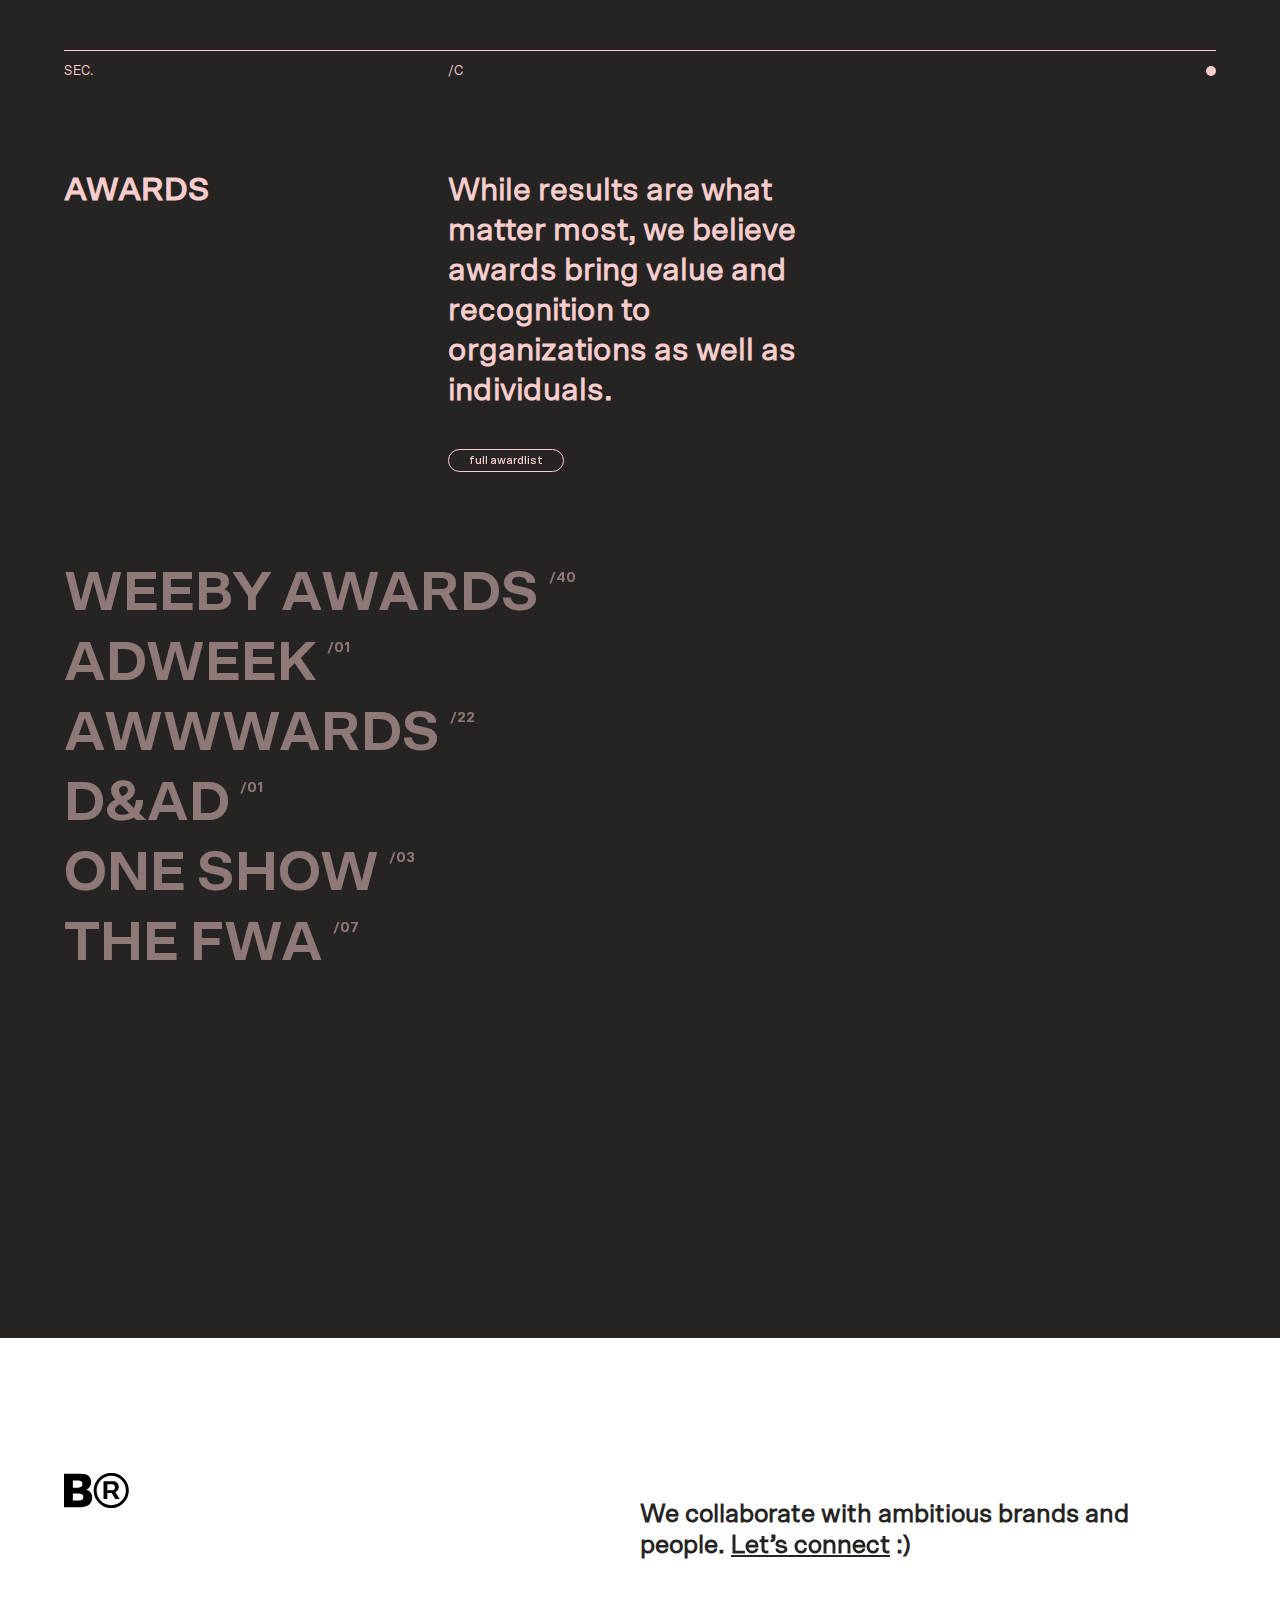
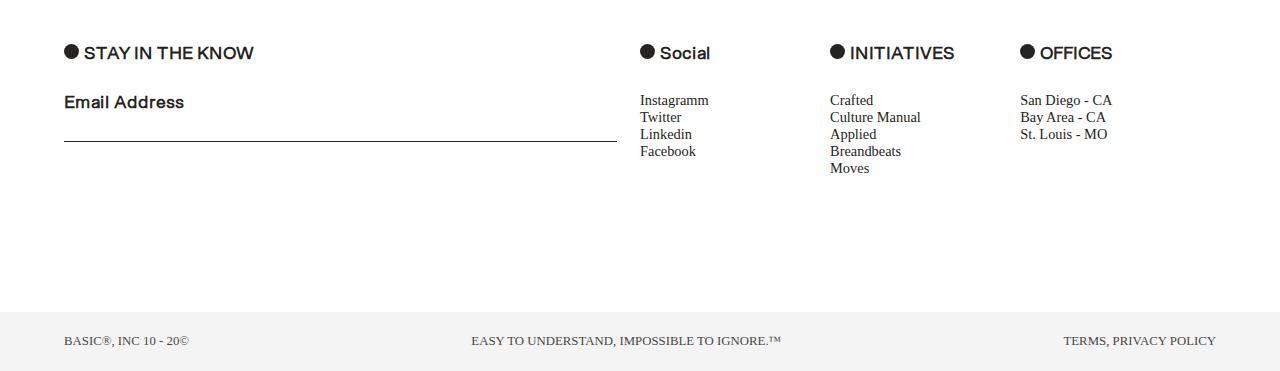
==== commit 86fdd7ec: "v0.8" ====
--- a/assets/html/about.html
+++ b/assets/html/about.html
@@ -237,7 +237,7 @@
         <div id="links">
             <div>
                 <h4><div class="big-circle" class="dark"></div>STAY IN THE KNOW</h4>
-                <h4>Email Adress</h4>
+                <h4>Email Address</h4>
             </div>
             <div>
                 <h4><div class="big-circle" class="dark"></div>Social</h4>
--- a/assets/css/style.css
+++ b/assets/css/style.css
@@ -368,7 +368,7 @@
 #news h2{
     margin: 0;
 }
-.news-box{
+.home-news-box{
     border-top: 1px solid #f9cdcd;
     padding-top: 3vh;
     margin-top: 6vh;
@@ -381,13 +381,13 @@
     z-index: 2;
     margin-right: 1%;
 }
-.news-box:nth-of-type(1) .featured-news-image{
+.home-news-box:nth-of-type(1) .featured-news-image{
     background: url(../img/Adweek.jpg) center/cover no-repeat;
 }
-.news-box:nth-of-type(2) .featured-news-image{
+.home-news-box:nth-of-type(2) .featured-news-image{
     background: url(../img/brand.jpg) center/cover no-repeat;
 }
-.news-box:nth-of-type(3) .featured-news-image{
+.home-news-box:nth-of-type(3) .featured-news-image{
     background: url(../img/Furrion-Partnership.jpg) center/cover no-repeat;
 }
 .news-text{
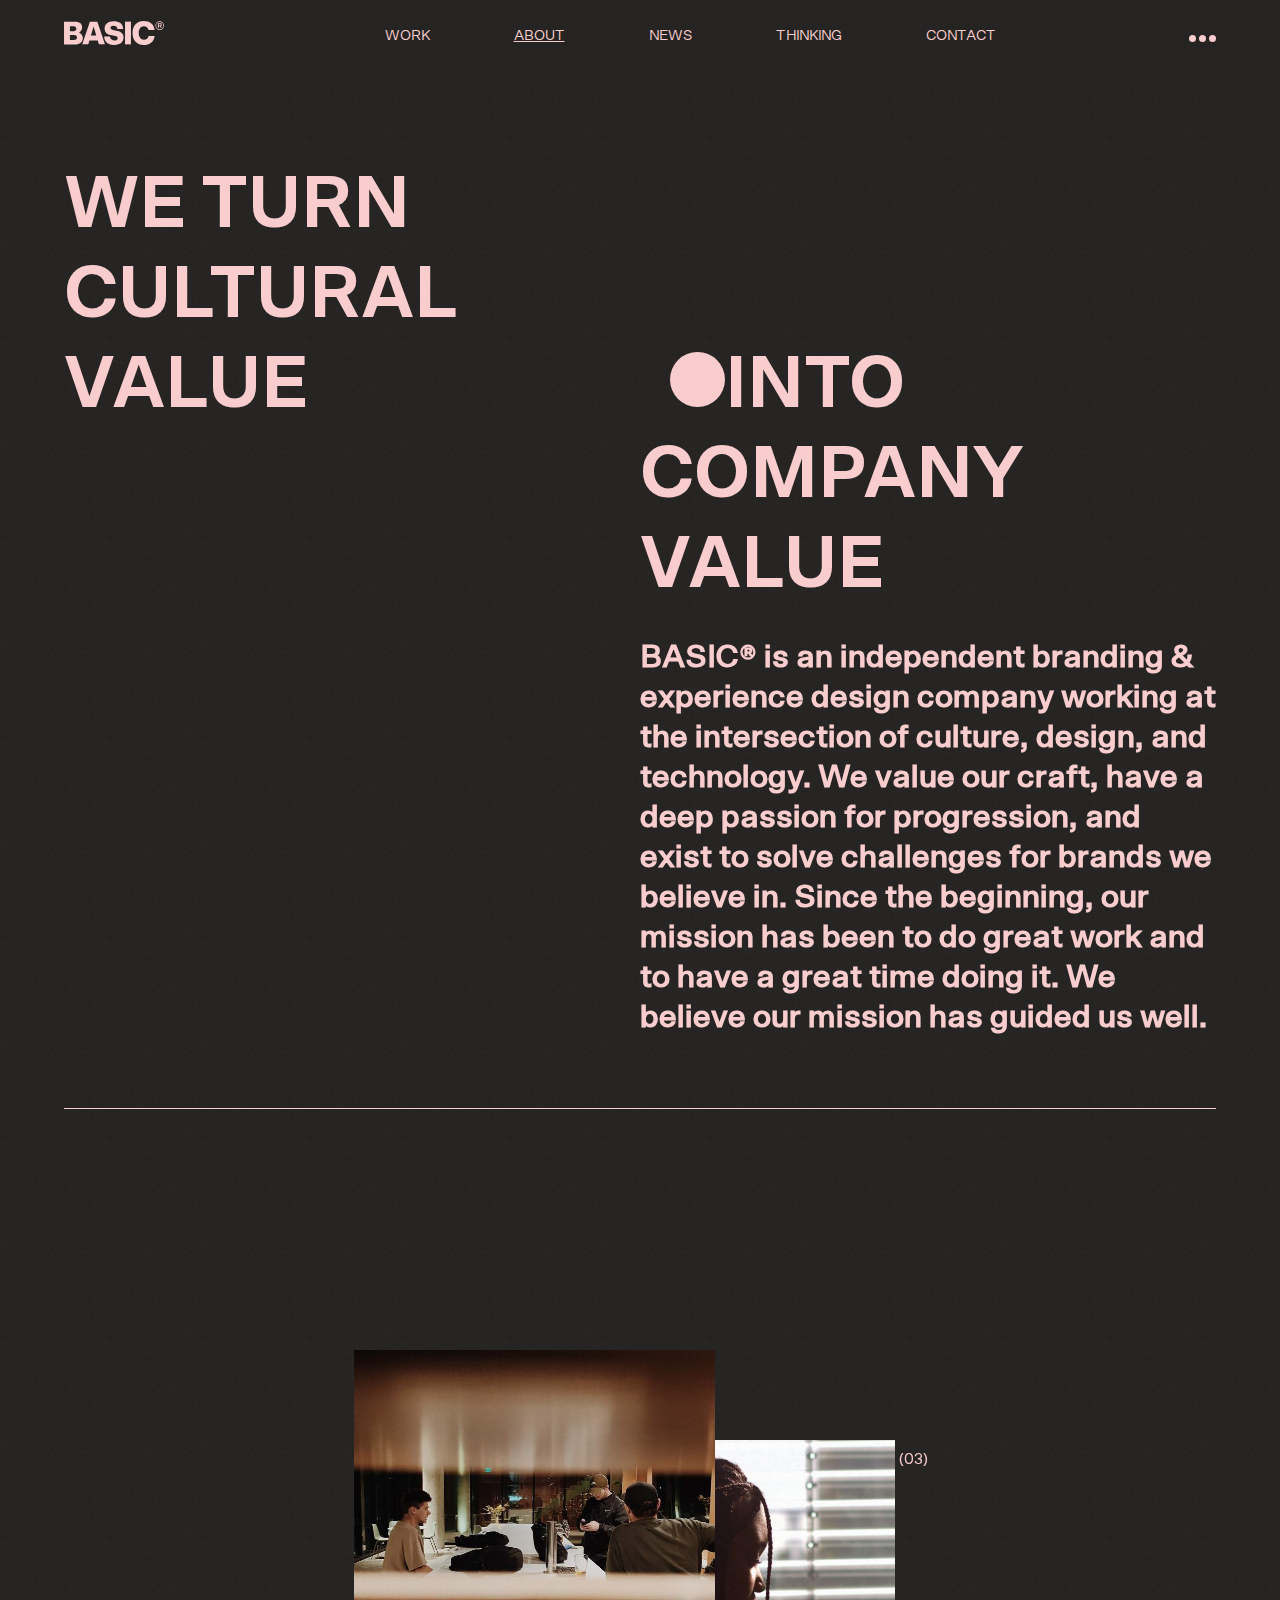
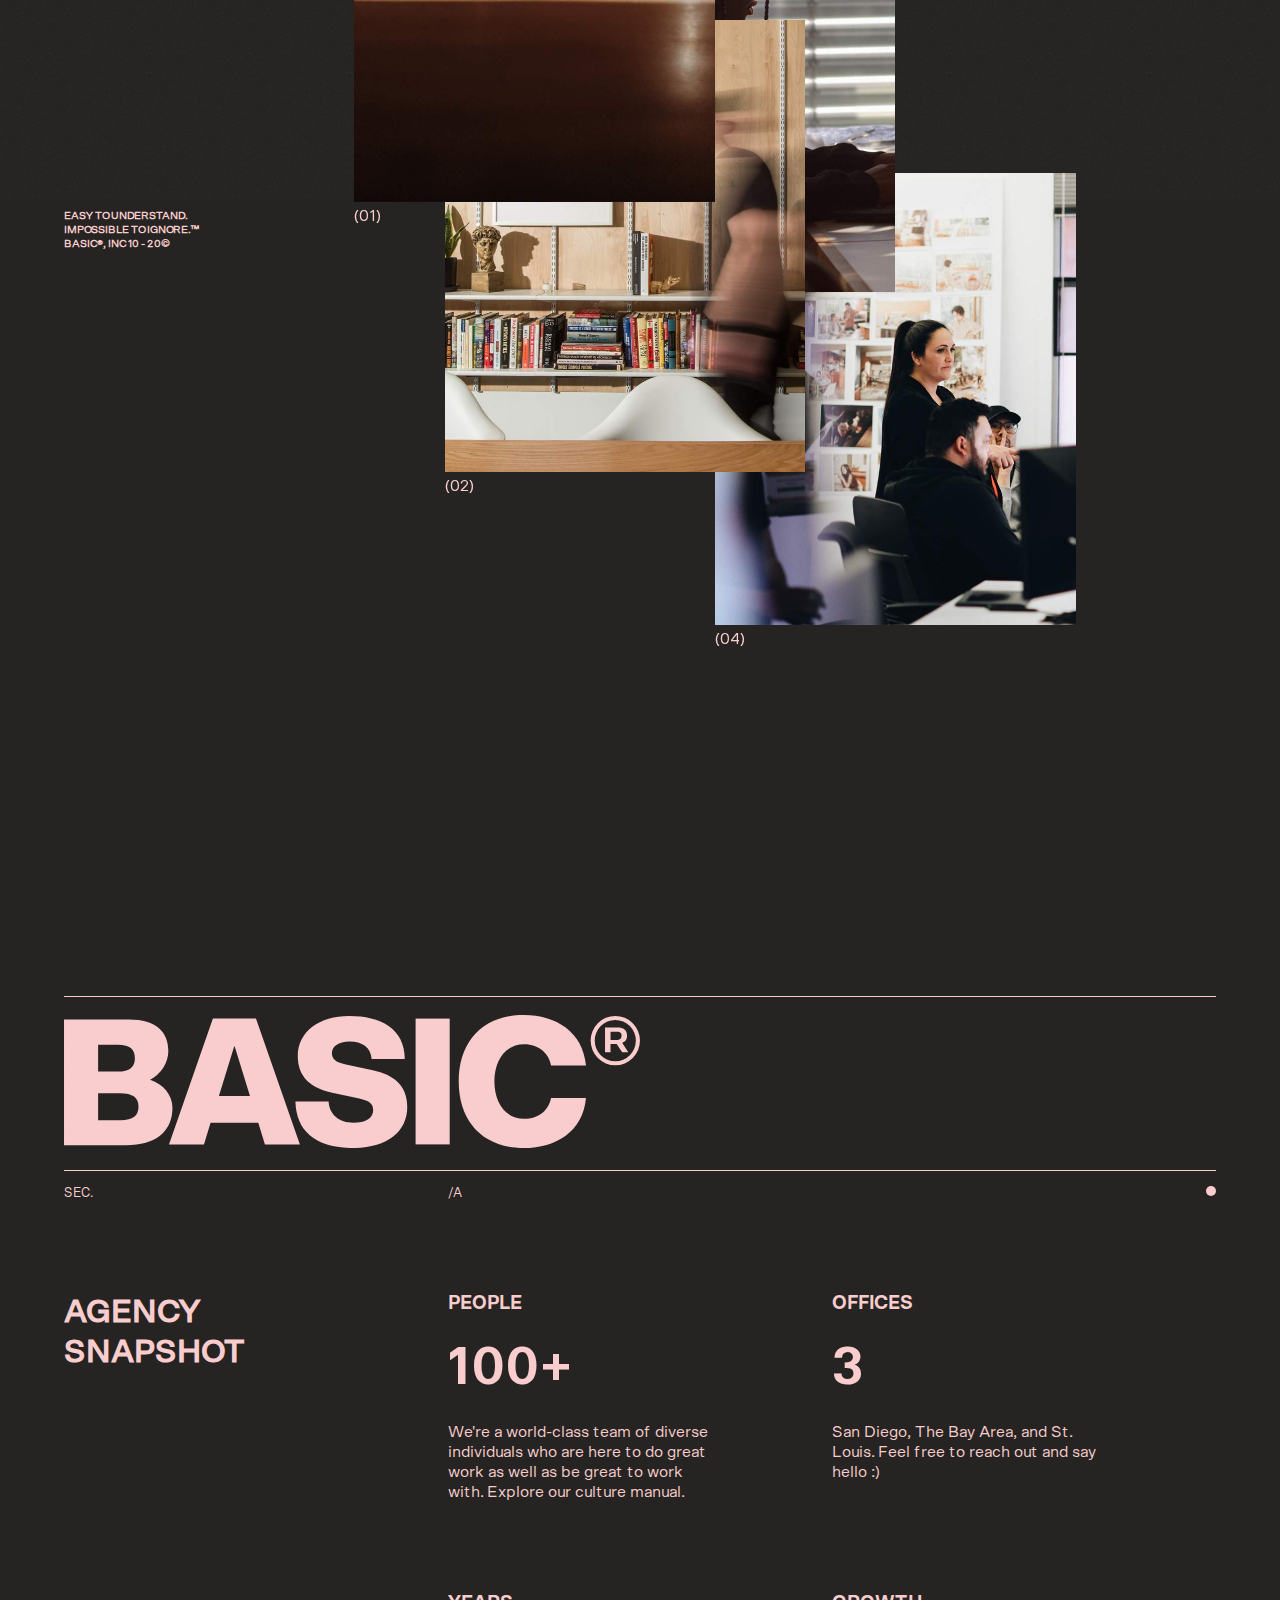
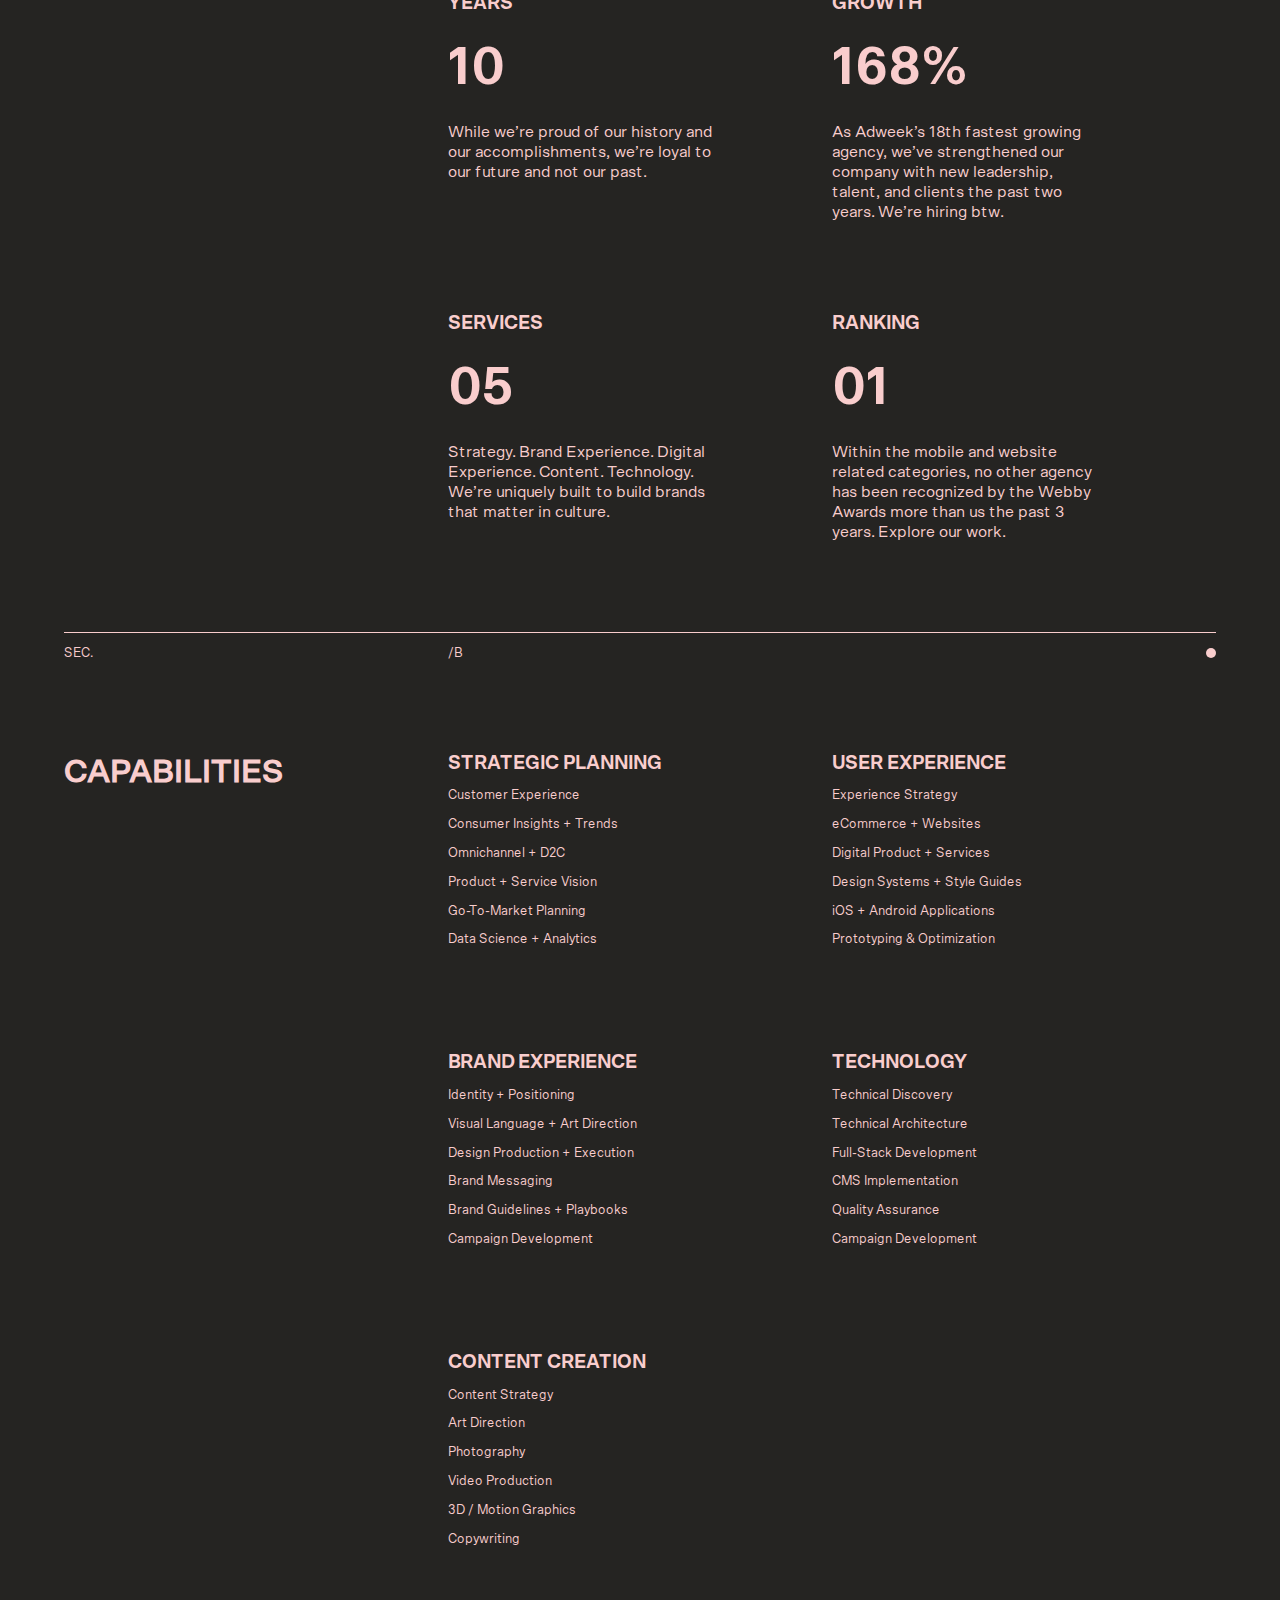
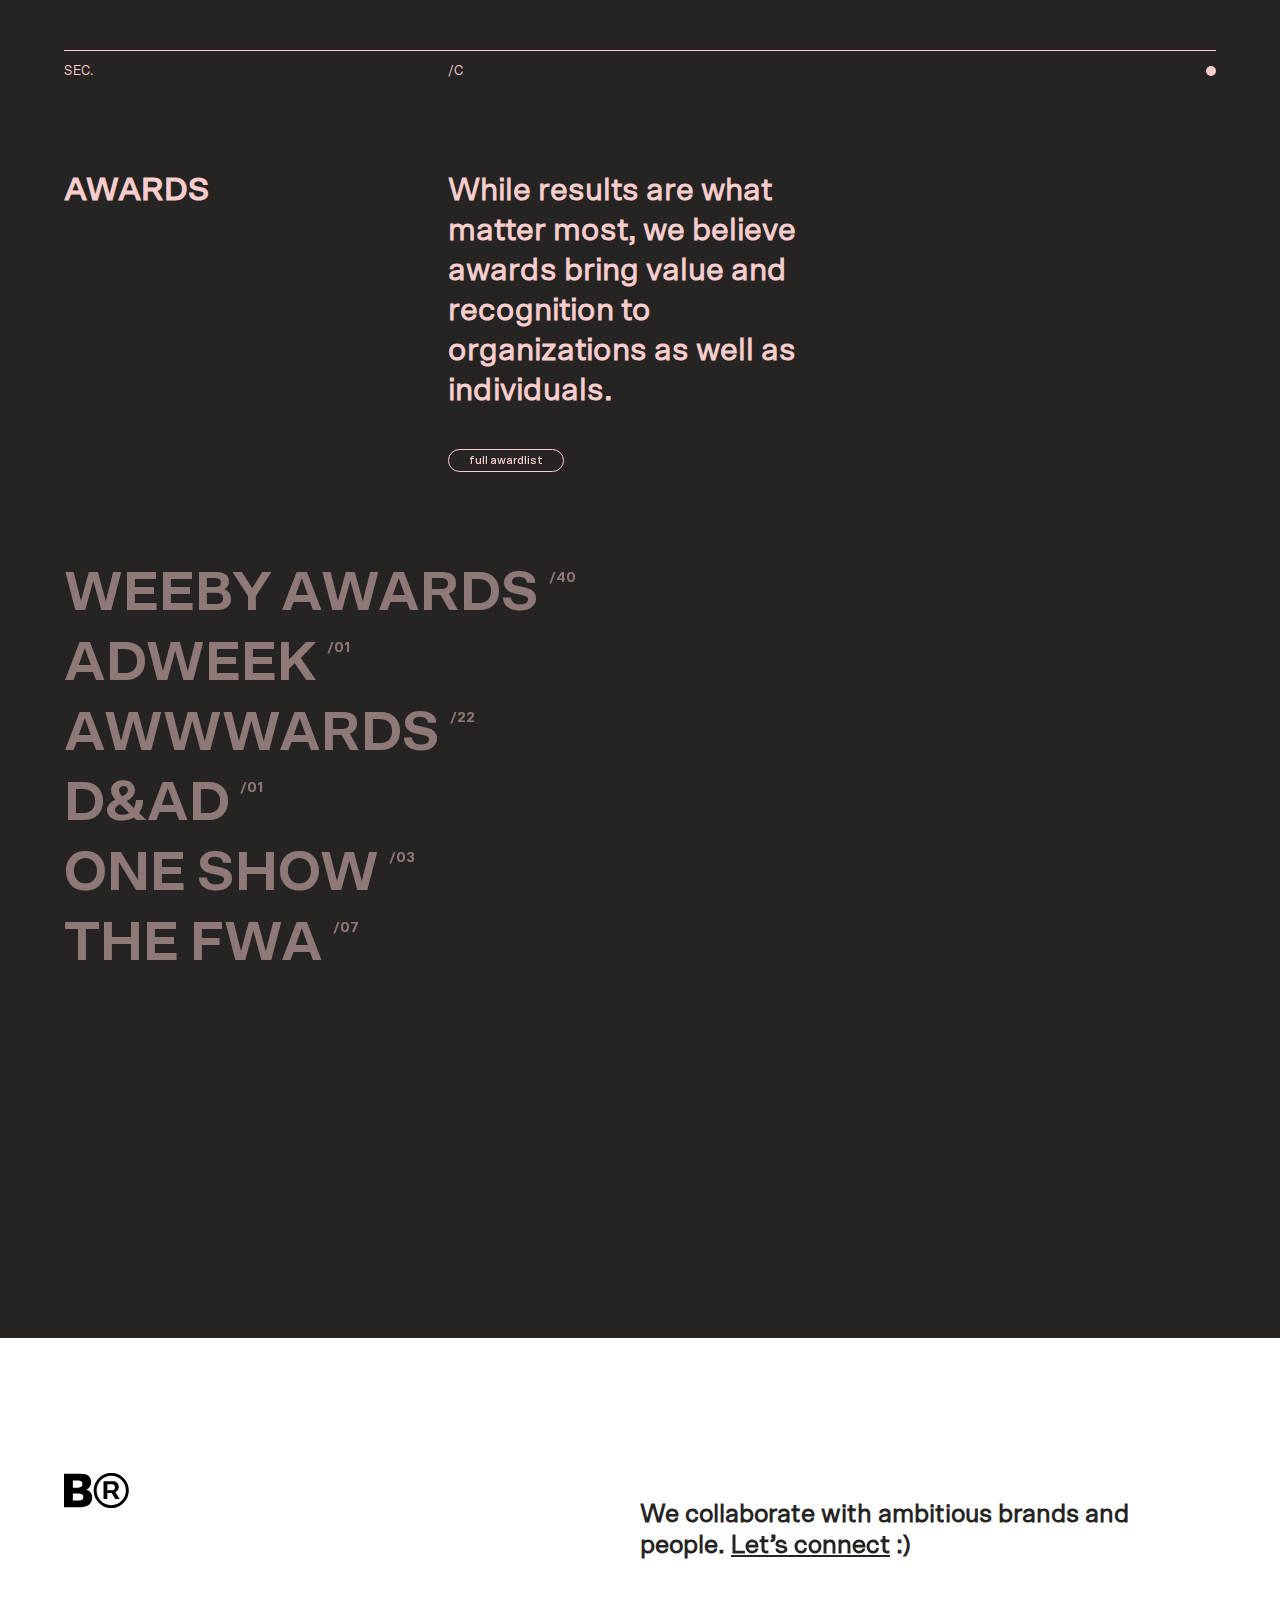
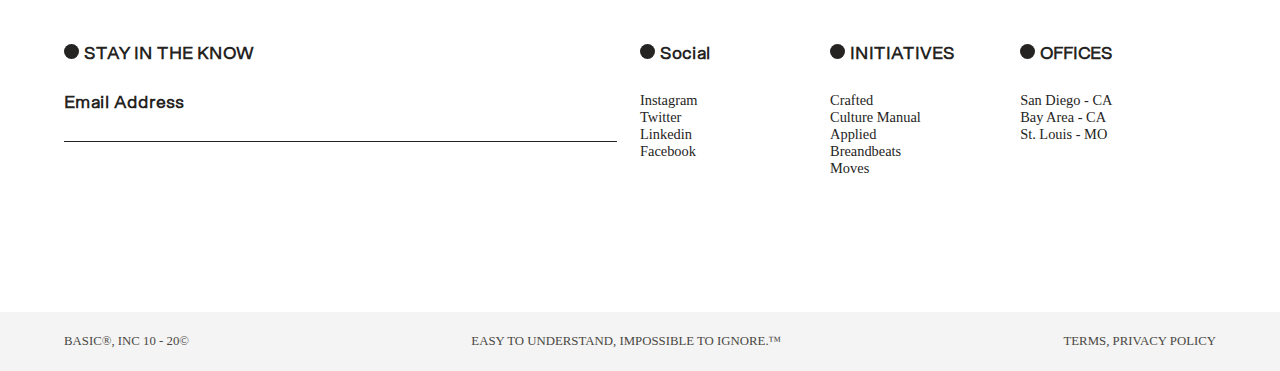
==== commit 3ccd2a02: "done" ====
--- a/assets/html/about.html
+++ b/assets/html/about.html
@@ -16,7 +16,7 @@
             <a href="about.html" class="active">ABOUT</a>
             <a href="news.html">NEWS</a>
             <a href="thinking.html">THINKING</a>
-            <a href="#">CONTACT</a>
+            <a href="contact.html">CONTACT</a>
         </nav>
         <div id="hamburger">
             <div class="pink"></div>
@@ -30,46 +30,48 @@
                 <div></div>
                 <div></div>
             </div>
-            <div id="overlay-scroll">
-                <div class="overlay-box">
-                    <div></div>
-                    <h3>Culture Manual® ©2018</h3>
-                    <h4>Agency Culture & Onboarding</h4>
-                    <p>To help strengthen our culture and attract world class talent, we created the Culture Manual – an online guide for new hires that differentiates the employee onboarding process and builds alignment for our collective future.</p>
-                    <a href="#">VISIT THE SITE</a>
-                    <h6>01</h6>
-                </div>
-                <div class="overlay-box">
-                    <div></div>
-                    <h3>Moves® ©2019</h3>
-                    <h4>Our New HQ</h4>
-                    <p>When we moved into our new HQ, we put together a site experience providing an in-depth look into the two-year process imagining, designing, and developing our new office we call home.</p>
-                    <a href="#">VISIT THE SITE</a>
-                    <h6>02</h6>
-                </div>
-                <div class="overlay-box">
-                    <div></div>
-                    <h3>Culture Manual® ©2018</h3>
-                    <h4>Agency Culture & Onboarding</h4>
-                    <p>To help strengthen our culture and attract world class talent, we created the Culture Manual – an online guide for new hires that differentiates the employee onboarding process and builds alignment for our collective future.</p>
-                    <a href="#">VISIT THE SITE</a>
-                    <h6>03</h6>
-                </div>
-                <div class="overlay-box">
-                    <div></div>
-                    <h3>Moves® ©2019</h3>
-                    <h4>Our New HQ</h4>
-                    <p>When we moved into our new HQ, we put together a site experience providing an in-depth look into the two-year process imagining, designing, and developing our new office we call home.</p>
-                    <a href="#">VISIT THE SITE</a>
-                    <h6>04</h6>
-                </div>
-                <div class="overlay-box">
-                    <div></div>
-                    <h3>Culture Manual® ©2018</h3>
-                    <h4>Agency Culture & Onboarding</h4>
-                    <p>To help strengthen our culture and attract world class talent, we created the Culture Manual – an online guide for new hires that differentiates the employee onboarding process and builds alignment for our collective future.</p>
-                    <a href="#">VISIT THE SITE</a>
-                    <h6>05</h6>
+            <div class="overlay-scroll2">
+                <div id="overlay-scroll">
+                    <div class="overlay-box">
+                        <div></div>
+                        <h3>Culture Manual® ©2018</h3>
+                        <h4>Agency Culture & Onboarding</h4>
+                        <p>To help strengthen our culture and attract world class talent, we created the Culture Manual – an online guide for new hires that differentiates the employee onboarding process and builds alignment for our collective future.</p>
+                        <a href="#">VISIT THE SITE</a>
+                        <h6>01</h6>
+                    </div>
+                    <div class="overlay-box">
+                        <div></div>
+                        <h3>Moves® ©2019</h3>
+                        <h4>Our New HQ</h4>
+                        <p>When we moved into our new HQ, we put together a site experience providing an in-depth look into the two-year process imagining, designing, and developing our new office we call home.</p>
+                        <a href="#">VISIT THE SITE</a>
+                        <h6>02</h6>
+                    </div>
+                    <div class="overlay-box">
+                        <div></div>
+                        <h3>Culture Manual® ©2018</h3>
+                        <h4>Agency Culture & Onboarding</h4>
+                        <p>To help strengthen our culture and attract world class talent, we created the Culture Manual – an online guide for new hires that differentiates the employee onboarding process and builds alignment for our collective future.</p>
+                        <a href="#">VISIT THE SITE</a>
+                        <h6>03</h6>
+                    </div>
+                    <div class="overlay-box">
+                        <div></div>
+                        <h3>Moves® ©2019</h3>
+                        <h4>Our New HQ</h4>
+                        <p>When we moved into our new HQ, we put together a site experience providing an in-depth look into the two-year process imagining, designing, and developing our new office we call home.</p>
+                        <a href="#">VISIT THE SITE</a>
+                        <h6>04</h6>
+                    </div>
+                    <div class="overlay-box">
+                        <div></div>
+                        <h3>Culture Manual® ©2018</h3>
+                        <h4>Agency Culture & Onboarding</h4>
+                        <p>To help strengthen our culture and attract world class talent, we created the Culture Manual – an online guide for new hires that differentiates the employee onboarding process and builds alignment for our collective future.</p>
+                        <a href="#">VISIT THE SITE</a>
+                        <h6>05</h6>
+                    </div>
                 </div>
             </div>
         </aside>
@@ -241,7 +243,7 @@
             </div>
             <div>
                 <h4><div class="big-circle" class="dark"></div>Social</h4>
-                <p>Instagramm</p>
+                <p>Instagram</p>
                 <p>Twitter</p>
                 <p>Linkedin</p>
                 <p>Facebook</p>
--- a/assets/css/style.css
+++ b/assets/css/style.css
@@ -80,17 +80,14 @@
 }
 #overlay{
     position: absolute;
-    height: 86vh;
+    height: 91vh;
     background: #252422;
     width: 90%;
     top: 0;
     right: -100%;
     color: #f9cdcd;
-    padding: 5%;
+    padding: 5% 5% 0 5%;
     font-family: scto-medium;
-    overflow-x: auto;
-    overscroll-behavior-x: contain;
-    scroll-snap-type: x mandatory;
     transition: right .5s;
 }
 #overlay>p{
@@ -126,21 +123,27 @@
 #close div:nth-of-type(2){
     transform: rotate(135deg) translate(8px,-11px);
 }
+.overlay-scroll2{
+    overflow-x: auto;
+    overscroll-behavior-x: contain;
+    scroll-snap-type: x mandatory;
+    height: 83%;
+}
 #overlay-scroll{
     display: flex;
-    height: 80%;
+    height: 100%;
     width: 185%;
 }
 .overlay-box{
     width: 31%;
-    height: 90%;
+    height: 80%;
     padding: 0 1%;
     border-left: 1px solid #f9cdcd;
     position: relative;
 }
 .overlay-box div{
     width: 100%;
-    height: 77%;
+    height: 75%;
     transition: all .4s;
 }
 .overlay-box:nth-of-type(1) div{
@@ -279,15 +282,16 @@
     width: 40%;
 }
 #featured{
+    position: relative;
+    z-index: 2;
+    padding: 20vh 0 0;
+}
+#featured h2 {
+    margin: 0 0 0 5.5%;
+}
+.scroll-box2{
     overflow-x: auto;
     overscroll-behavior-x: contain;
-    /* scroll-snap-type: x mandatory; */
-    position: relative;
-    z-index: 2;
-    padding: 20vh 0 0;
-}
-#featured h2 {
-    margin: 0 0 0 5.5%;
 }
 .scroll-box{
     width: 150vw;
@@ -508,8 +512,10 @@
     font-family: scto-bold;
 }
 #work-hero p{
-    width: 25%;
-    margin-left: 75%;
+    width: 35%;
+    margin-left: 65%;
+    font-family: scto-regular;
+    font-size: 1.1rem;
 }
 #work-grid{
     padding: 10vh 5% 10vh;
@@ -534,6 +540,7 @@
 }
 .big-work h4{
     margin-bottom: 20vh;
+    font-size: 1.2rem;
 }
 .big-work p {
     margin-bottom: 5vh;
@@ -960,7 +967,7 @@
 #news-hero .big-circle{
     position: absolute;
     right: 5%;
-    top: 30%;
+    top: 60%;
 }
 #news-grid{
     padding: 1vh 5% 15vh;
@@ -1105,4 +1112,165 @@
 }
 #thinking-grid .news-box:nth-of-type(6) .news-image{
     background: url(../img/think5.jpg) center/cover no-repeat;
+}
+#contact-hero{
+    display: flex;
+    padding: 10vh 5% 25vh;
+}
+#contact-hero::after{
+    animation: noise 8s steps(10) infinite;
+    background-image: url(../img/base.png);
+    content: "";
+    height: 300%;
+    left: -50%;
+    opacity: .5;
+    position: fixed;
+    top: -100%;
+    width: 300%;
+    z-index: -1;
+}
+.contact-img{
+    background: url(../img/Contact-Header.jpg) center/cover no-repeat;
+    width: 40%;
+}
+.contact-text{
+    padding: 0 0 0 2%;
+    width: 50%;
+}
+.contact-text h1{
+    font-family: scto-bold;
+    font-size: 5rem;
+    margin-bottom: 2vh;
+}
+.contact-text h4{
+    margin: 0 0 15vh 0;
+    font-size: 0.6rem;
+    font-family: scto-regular;
+    width: 35%;
+}
+.contact-hero-grid{
+    width: 100%;
+    display: grid;
+    grid-template-columns: 1fr 1fr 1fr;
+    gap: 20px;
+    padding-bottom: 15vh;
+}
+.contact-hero-grid h3{
+    font-family: scto-bold;
+    font-size: 1.2rem;
+    margin: 0 0 3vh 0;
+}
+.contact-hero-grid .big-circle{
+    width: 30px;
+    height: 30px;
+}
+.contact-hero-grid a{
+    color: #494742;
+}
+.contact-hero-grid a:hover{
+    text-decoration: none;
+}
+#offices{
+    margin: 0 5% 15vh;
+    padding: 2vh 0 0 0;
+    border-top: 1px solid #494742;
+    display: grid;
+    grid-template-columns: 1fr 1fr 1fr;
+}
+#offices .big-circle{
+    position: absolute;
+    right: 5%;
+    width: 10px;
+    height: 10px;
+}
+#offices img{
+    width: 95%;
+}
+#offices h4{
+    font-family: scto-regular;
+    font-size: 0.8rem;
+    margin-bottom: 10vh;
+}
+#offices h2{
+    margin: 0;
+    font-size: 1.5rem;
+    border-right: 1px solid #494742;
+    margin-right: 1%;
+}
+.offices-border-btm{
+    border-bottom: 1px solid #494742;
+    margin: 0 0 2vh 5%;
+}
+#offices p{
+    display: inline-block;
+    font-family: scto-medium;
+    margin-top: 1vh;
+    margin-bottom: 2vh;
+}
+#offices p:nth-of-type(2){
+    margin-left: 83%;
+}
+#offices h3{
+    font-family: scto-bold;
+    margin: 0;
+    border-bottom: 1px solid #494742;
+    margin-bottom: 2vh;
+}
+.empty-border:not(:nth-of-type(1)){
+    border-right: 1px solid #494742;
+    width: 98.8%;
+    position: relative;
+}
+#offices .coverup{
+    background: #fff;
+    height: 45px;
+    width: 5px;
+    position: absolute;
+    right: -2px;
+    bottom: -20px;
+    border-bottom: 1px solid #fff;
+}
+#social{
+    margin: 0 5% 15vh;
+    padding: 2vh 0 0 0;
+    border-top: 1px solid #494742;
+    display: grid;
+    grid-template-columns: 1fr 1fr 1fr;
+}
+#social h4{
+    font-family: scto-regular;
+    font-size: 0.8rem;
+    margin-bottom: 10vh;
+}
+#social .big-circle{
+    position: absolute;
+    right: 5%;
+    width: 10px;
+    height: 10px;
+}
+#social h2{
+    margin-bottom: 2vh;
+}
+#social ul{
+    list-style: none;
+    padding: 0;
+}
+#social ul li{
+    margin-bottom: 2vh;
+}
+#social a{
+    font-family: scto-regular;
+    color: #494742;
+}
+#social h5{
+    font-family: scto-medium;
+    font-size: 1.1rem;
+    margin-bottom: 0;
+}
+#social h6{
+    font-family: scto-regular;
+    font-size: 1.1rem;
+    margin-top: 3vh;
+    padding-bottom: 3vh;
+    border-bottom: 1px solid #494742;
 }